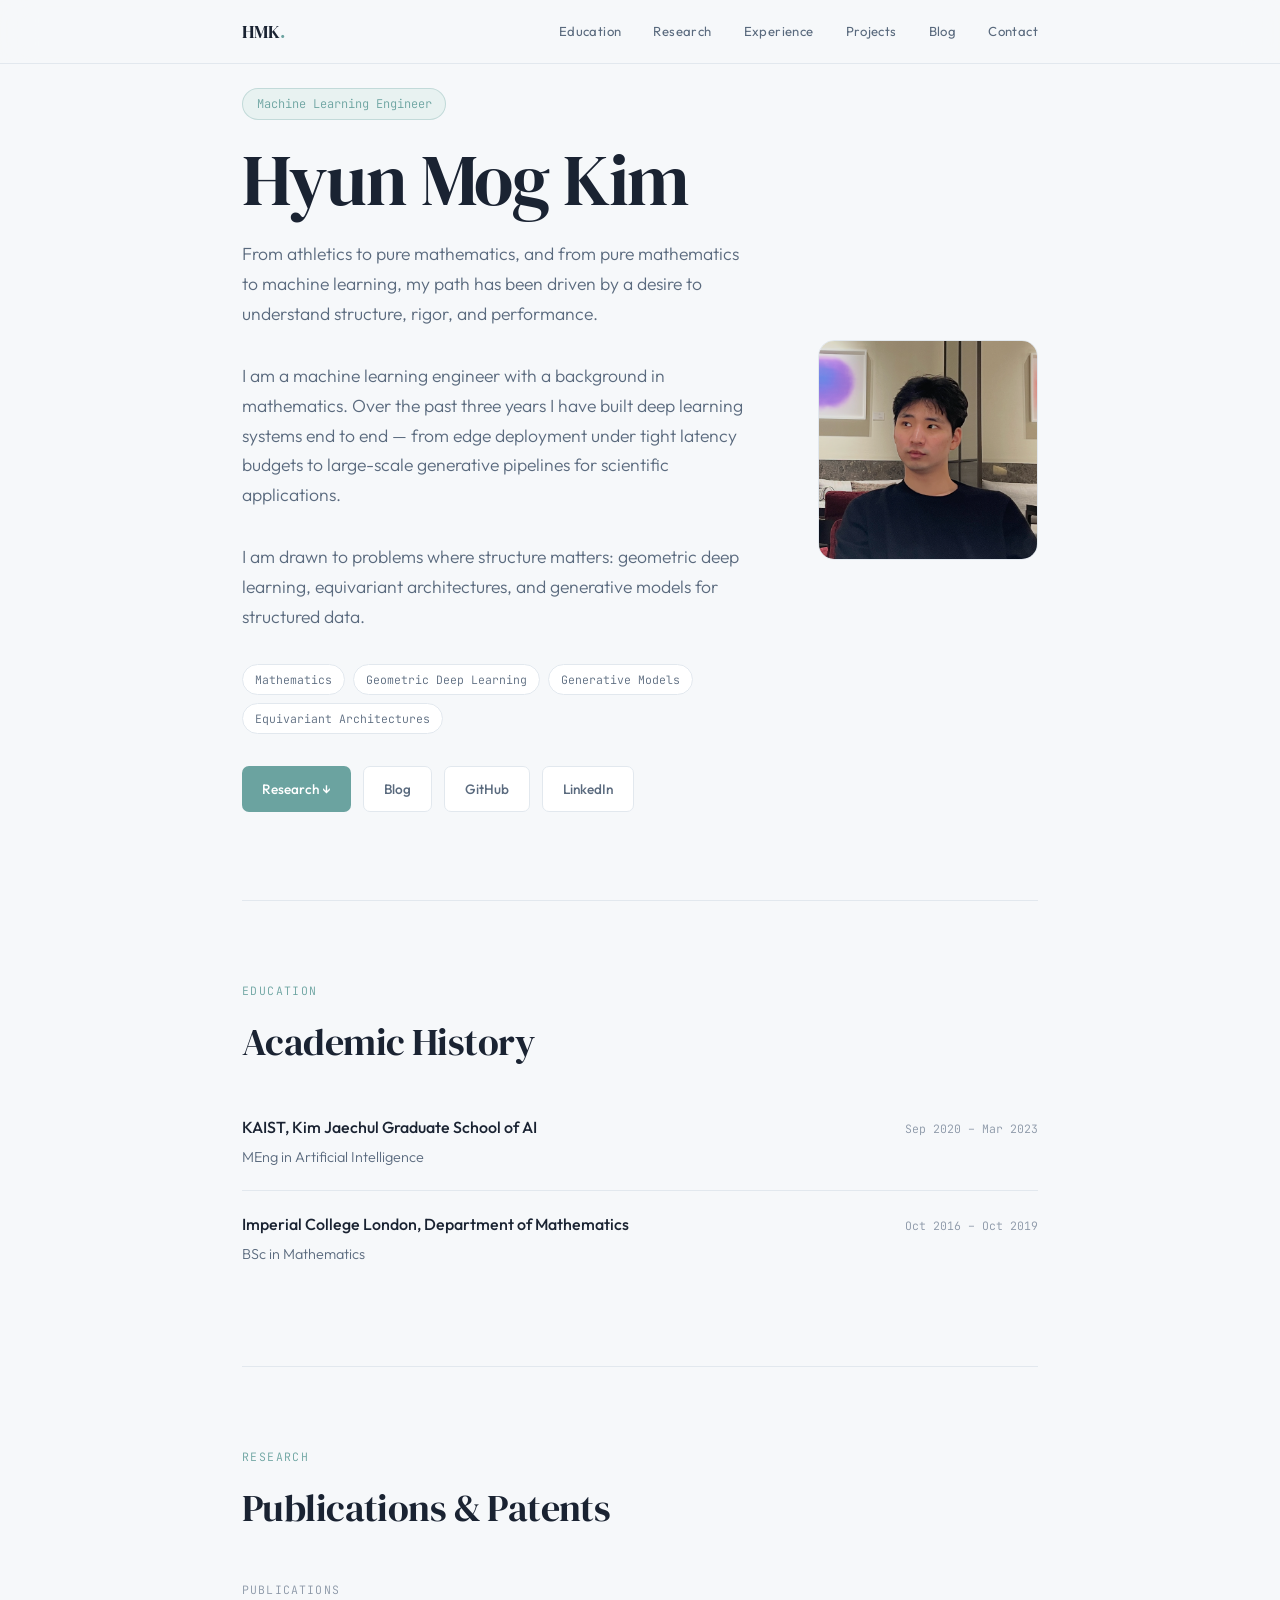
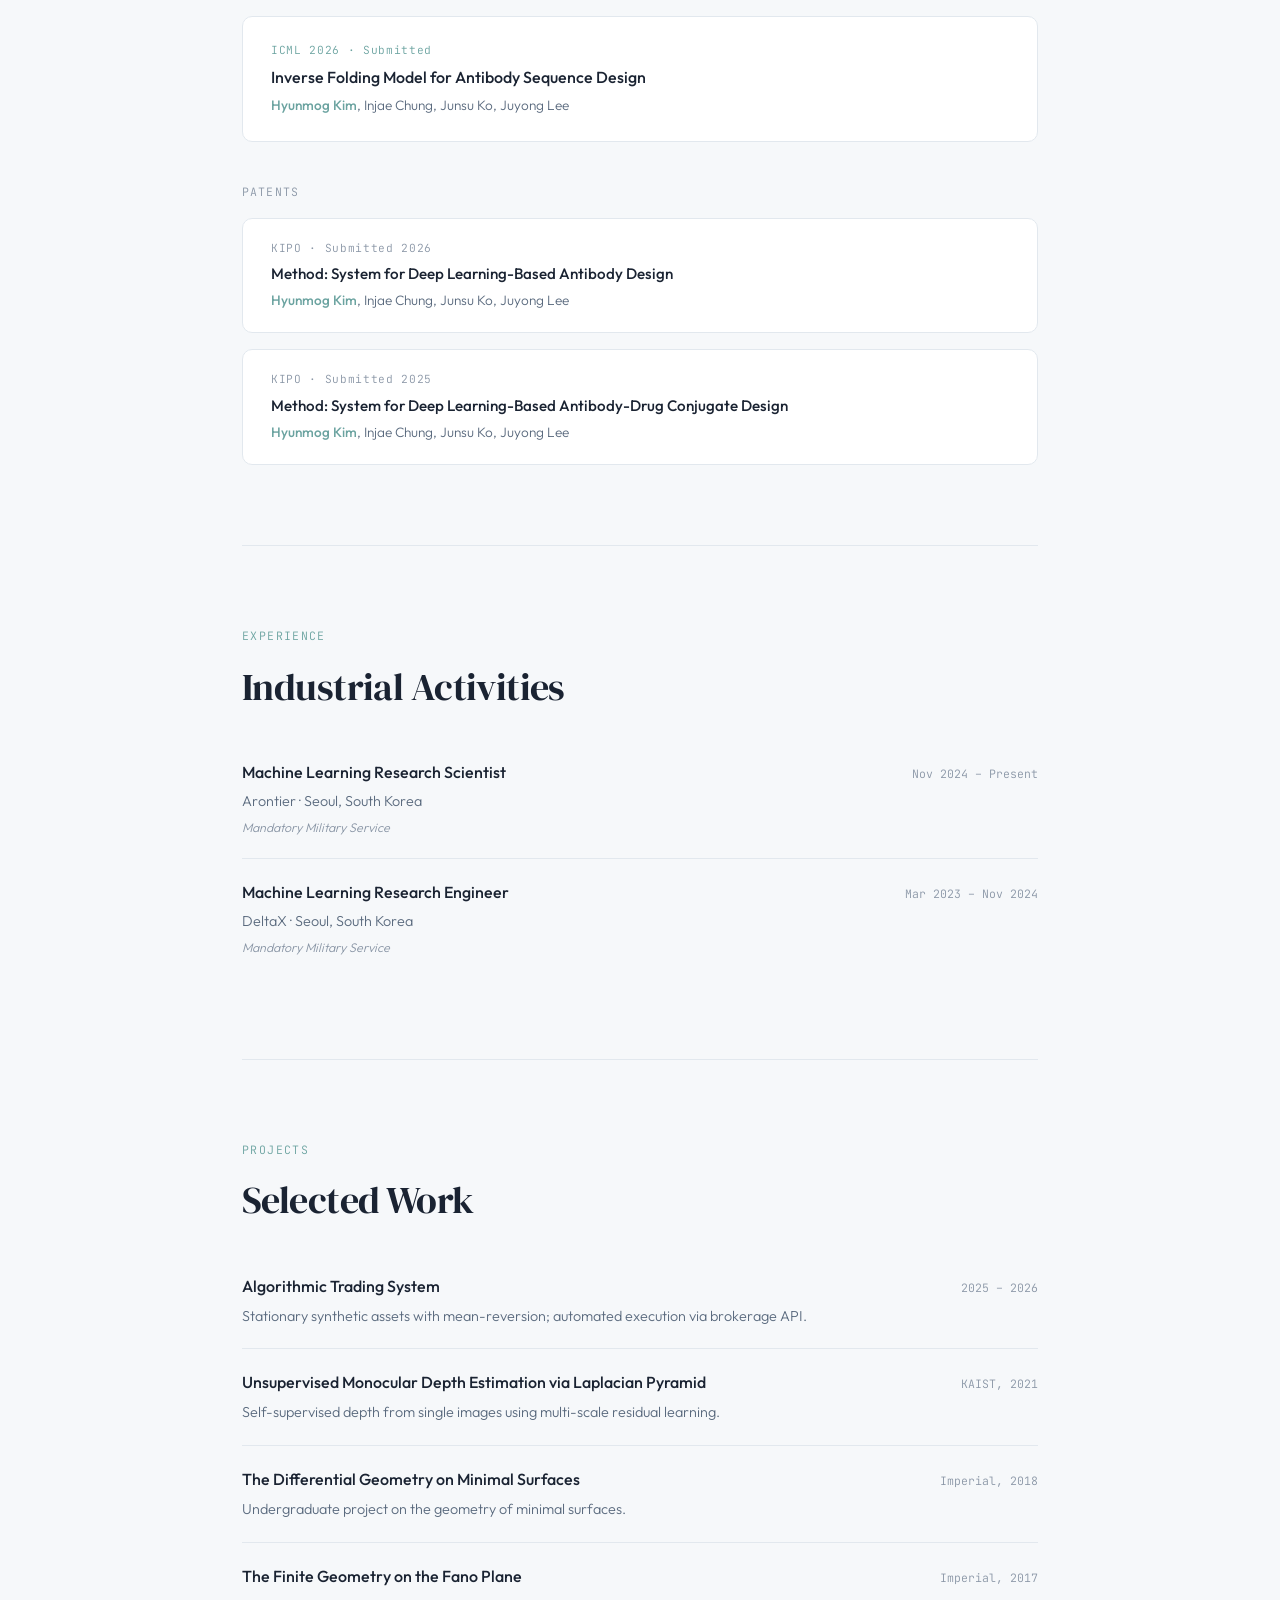
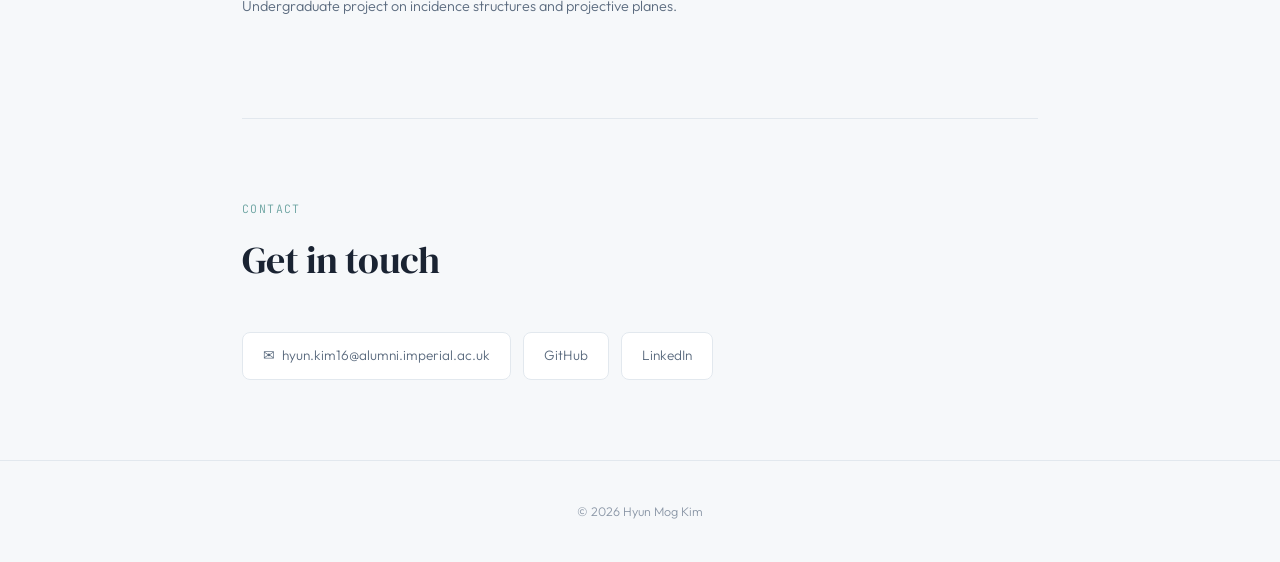
==== index.html @ e2296272 "Add Fano Plane project to Selected Work Co-Authored-By: Claude Opus 4.6 <noreply@anthropic.com>" ====
<!DOCTYPE html>
<html lang="en">
<head>
    <meta charset="UTF-8">
    <meta name="viewport" content="width=device-width, initial-scale=1.0">
    <title>Hyun Mog Kim</title>
    <link rel="preconnect" href="https://fonts.googleapis.com">
    <link rel="preconnect" href="https://fonts.gstatic.com" crossorigin>
    <link href="https://fonts.googleapis.com/css2?family=DM+Serif+Display:ital@0;1&family=Outfit:wght@300;400;500;600&family=JetBrains+Mono:wght@400;500&display=swap" rel="stylesheet">
    <link rel="stylesheet" href="style.css">
</head>
<body>

<nav>
    <div class="container">
        <a href="#" class="nav-logo">HMK<span>.</span></a>
        <button class="nav-toggle" onclick="document.querySelector('.nav-links').classList.toggle('open')" aria-label="Menu">&#9776;</button>
        <div class="nav-links">
            <a href="#education">Education</a>
            <a href="#research">Research</a>
            <a href="#experience">Experience</a>
            <a href="#projects">Projects</a>
            <a href="blog.html">Blog</a>
            <a href="#contact">Contact</a>
        </div>
    </div>
</nav>

<!-- Hero -->
<section class="hero">
    <div class="container">
        <div class="hero-inner">
            <div class="hero-content">
            <div class="hero-tag">Machine Learning Engineer</div>
            <h1>Hyun Mog Kim</h1>
            <p class="hero-sub">
                From athletics to pure mathematics, and from pure mathematics to machine learning, my path has been driven by a desire to understand structure, rigor, and performance.
            </p>
            <p class="hero-sub">
                I am a machine learning engineer with a background in mathematics. Over the past three years I have built deep learning systems end to end &mdash; from edge deployment under tight latency budgets to large-scale generative pipelines for scientific applications.
            </p>
            <p class="hero-sub">
                I am drawn to problems where structure matters: geometric deep learning, equivariant architectures, and generative models for structured data.
            </p>
            <div class="hero-interests">
                <span>Mathematics</span>
                <span>Geometric Deep Learning</span>
                <span>Generative Models</span>
                <span>Equivariant Architectures</span>
            </div>
            <div class="hero-links">
                <a href="#research" class="btn btn--primary">Research &#8595;</a>
                <a href="blog.html" class="btn btn--outline">Blog</a>
                <a href="https://github.com/hyunmogkim" target="_blank" class="btn btn--outline">GitHub</a>
                <a href="https://www.linkedin.com/in/hyunmogkim/" target="_blank" class="btn btn--outline">LinkedIn</a>
            </div>
            </div>
            <img src="profile.jpg" alt="Hyun Mog Kim" class="hero-photo">
        </div>
    </div>
</section>

<div class="container"><hr class="divider"></div>

<!-- Education -->
<section id="education">
    <div class="container">
        <p class="section-label">Education</p>
        <h2 class="section-title">Academic History</h2>

        <div class="edu-list">
            <div class="edu-item">
                <div class="edu-school">KAIST, Kim Jaechul Graduate School of AI</div>
                <div class="edu-period">Sep 2020 &ndash; Mar 2023</div>
                <div class="edu-degree">MEng in Artificial Intelligence</div>
            </div>
            <div class="edu-item">
                <div class="edu-school">Imperial College London, Department of Mathematics</div>
                <div class="edu-period">Oct 2016 &ndash; Oct 2019</div>
                <div class="edu-degree">BSc in Mathematics</div>
            </div>
        </div>
    </div>
</section>

<div class="container"><hr class="divider"></div>

<!-- Publications & Patents -->
<section id="research">
    <div class="container">
        <p class="section-label">Research</p>
        <h2 class="section-title">Publications &amp; Patents</h2>

        <p class="sub-heading">Publications</p>
        <div class="pub-list" style="margin-bottom:2.5rem;">
            <div class="pub-card">
                <div class="pub-venue">ICML 2026 &middot; Submitted</div>
                <div class="pub-title">Inverse Folding Model for Antibody Sequence Design</div>
                <div class="pub-authors"><span class="me">Hyunmog Kim</span>, Injae Chung, Junsu Ko, Juyong Lee</div>
            </div>
        </div>

        <p class="sub-heading">Patents</p>
        <div class="pub-list">
            <div class="patent-card">
                <div class="patent-status">KIPO &middot; Submitted 2026</div>
                <div class="patent-title">Method: System for Deep Learning-Based Antibody Design</div>
                <div class="patent-authors"><span class="me">Hyunmog Kim</span>, Injae Chung, Junsu Ko, Juyong Lee</div>
            </div>
            <div class="patent-card">
                <div class="patent-status">KIPO &middot; Submitted 2025</div>
                <div class="patent-title">Method: System for Deep Learning-Based Antibody-Drug Conjugate Design</div>
                <div class="patent-authors"><span class="me">Hyunmog Kim</span>, Injae Chung, Junsu Ko, Juyong Lee</div>
            </div>
        </div>
    </div>
</section>

<div class="container"><hr class="divider"></div>

<!-- Experience -->
<section id="experience">
    <div class="container">
        <p class="section-label">Experience</p>
        <h2 class="section-title">Industrial Activities</h2>

        <div class="exp-list">
            <div class="exp-item">
                <div class="exp-role">Machine Learning Research Scientist</div>
                <div class="exp-period">Nov 2024 &ndash; Present</div>
                <div class="exp-org">Arontier &middot; Seoul, South Korea</div>
                <div class="exp-note">Mandatory Military Service</div>
            </div>
            <div class="exp-item">
                <div class="exp-role">Machine Learning Research Engineer</div>
                <div class="exp-period">Mar 2023 &ndash; Nov 2024</div>
                <div class="exp-org">DeltaX &middot; Seoul, South Korea</div>
                <div class="exp-note">Mandatory Military Service</div>
            </div>
        </div>
    </div>
</section>

<div class="container"><hr class="divider"></div>

<!-- Projects -->
<section id="projects">
    <div class="container">
        <p class="section-label">Projects</p>
        <h2 class="section-title">Selected Work</h2>

        <div class="edu-list">
            <div class="edu-item">
                <div class="edu-school">Algorithmic Trading System</div>
                <div class="edu-period">2025 &ndash; 2026</div>
                <div class="edu-degree">Stationary synthetic assets with mean-reversion; automated execution via brokerage API.</div>
            </div>
            <div class="edu-item">
                <div class="edu-school">Unsupervised Monocular Depth Estimation via Laplacian Pyramid</div>
                <div class="edu-period">KAIST, 2021</div>
                <div class="edu-degree">Self-supervised depth from single images using multi-scale residual learning.</div>
            </div>
            <div class="edu-item">
                <div class="edu-school">The Differential Geometry on Minimal Surfaces</div>
                <div class="edu-period">Imperial, 2018</div>
                <div class="edu-degree">Undergraduate project on the geometry of minimal surfaces.</div>
            </div>
            <div class="edu-item">
                <div class="edu-school">The Finite Geometry on the Fano Plane</div>
                <div class="edu-period">Imperial, 2017</div>
                <div class="edu-degree">Undergraduate project on incidence structures and projective planes.</div>
            </div>
        </div>
    </div>
</section>

<div class="container"><hr class="divider"></div>

<!-- Contact -->
<section id="contact">
    <div class="container">
        <p class="section-label">Contact</p>
        <h2 class="section-title">Get in touch</h2>

        <div class="contact-grid">
            <a href="mailto:hyun.kim16@alumni.imperial.ac.uk" class="contact-link">
                &#9993;&ensp;hyun.kim16@alumni.imperial.ac.uk
            </a>
            <a href="https://github.com/hyunmogkim" target="_blank" class="contact-link">
                GitHub
            </a>
            <a href="https://www.linkedin.com/in/hyunmogkim/" target="_blank" class="contact-link">
                LinkedIn
            </a>
        </div>
    </div>
</section>

<footer>
    <div class="container">
        <p>&copy; 2026 Hyun Mog Kim</p>
    </div>
</footer>

<script>
    const observer = new IntersectionObserver((entries) => {
        entries.forEach(entry => {
            if (entry.isIntersecting) {
                entry.target.style.opacity = '1';
                entry.target.style.transform = 'translateY(0)';
            }
        });
    }, { threshold: 0.1, rootMargin: '0px 0px -40px 0px' });

    document.querySelectorAll('section > .container').forEach(el => {
        el.style.opacity = '0';
        el.style.transform = 'translateY(20px)';
        el.style.transition = 'opacity 0.6s ease, transform 0.6s ease';
        observer.observe(el);
    });
</script>

</body>
</html>
---- style.css ----
:root {
            --bg: #f6f8fa;
            --bg-card: #ffffff;
            --text: #1a2332;
            --text-muted: #5a6a7e;
            --text-dim: #8a96a6;
            --accent: #6ba3a0;
            --accent-light: #e8f2f1;
            --accent-soft: #89b8b5;
            --border: #e2e8ee;
            --border-accent: rgba(107,163,160,0.3);
        }

        * { margin: 0; padding: 0; box-sizing: border-box; }
        html { scroll-behavior: smooth; }

        body {
            font-family: 'Outfit', sans-serif;
            background: var(--bg);
            color: var(--text);
            line-height: 1.7;
            font-weight: 300;
        }

        .container {
            max-width: 860px;
            margin: 0 auto;
            padding: 0 2rem;
        }

        /* ---- Nav ---- */
        nav {
            position: fixed;
            top: 0; left: 0; right: 0;
            z-index: 100;
            padding: 1rem 0;
            backdrop-filter: blur(16px);
            background: rgba(246,248,250,0.85);
            border-bottom: 1px solid var(--border);
        }
        nav .container {
            display: flex;
            justify-content: space-between;
            align-items: center;
        }
        .nav-logo {
            font-family: 'DM Serif Display', serif;
            font-size: 1.15rem;
            color: var(--text);
            text-decoration: none;
        }
        .nav-logo span { color: var(--accent); }
        .nav-links { display: flex; gap: 2rem; }
        .nav-links a {
            color: var(--text-muted);
            text-decoration: none;
            font-size: 0.82rem;
            font-weight: 400;
            letter-spacing: 0.03em;
            transition: color 0.3s;
        }
        .nav-links a:hover { color: var(--accent); }
        .nav-toggle { display: none; background: none; border: none; color: var(--text); font-size: 1.3rem; cursor: pointer; }

        /* ---- Hero ---- */
        .hero {
            min-height: 100vh;
            display: flex;
            align-items: center;
            padding-top: 5rem;
        }
        .hero-inner {
            display: flex;
            align-items: center;
            gap: 4rem;
            width: 100%;
        }
        .hero-content { flex: 1; }
        .hero-photo {
            width: 220px;
            height: 220px;
            border-radius: 16px;
            object-fit: cover;
            border: 1px solid var(--border);
            flex-shrink: 0;
            opacity: 0;
            animation: fadeUp 0.7s 0.3s forwards;
        }
        .hero-tag {
            display: inline-block;
            font-family: 'JetBrains Mono', monospace;
            font-size: 0.75rem;
            color: var(--accent);
            margin-bottom: 1.25rem;
            padding: 0.3rem 0.85rem;
            border: 1px solid var(--border-accent);
            border-radius: 100px;
            background: var(--accent-light);
            opacity: 0;
            animation: fadeUp 0.7s 0.2s forwards;
        }
        .hero h1 {
            font-family: 'DM Serif Display', serif;
            font-size: clamp(2.8rem, 6vw, 4.5rem);
            font-weight: 400;
            line-height: 1.1;
            letter-spacing: -0.02em;
            margin-bottom: 1.25rem;
            color: var(--text);
            opacity: 0;
            animation: fadeUp 0.7s 0.35s forwards;
        }
        .hero-sub {
            font-size: 1.1rem;
            color: var(--text-muted);
            max-width: 560px;
            margin-bottom: 2rem;
            opacity: 0;
            animation: fadeUp 0.7s 0.5s forwards;
        }
        .hero-interests {
            display: flex;
            flex-wrap: wrap;
            gap: 0.5rem;
            margin-bottom: 2rem;
            opacity: 0;
            animation: fadeUp 0.7s 0.6s forwards;
        }
        .hero-interests span {
            font-family: 'JetBrains Mono', monospace;
            font-size: 0.72rem;
            padding: 0.3rem 0.75rem;
            border-radius: 100px;
            border: 1px solid var(--border);
            color: var(--text-muted);
            background: var(--bg-card);
        }
        .hero-links {
            display: flex;
            gap: 0.75rem;
            flex-wrap: wrap;
            opacity: 0;
            animation: fadeUp 0.7s 0.7s forwards;
        }
        .btn {
            display: inline-flex;
            align-items: center;
            gap: 0.4rem;
            padding: 0.65rem 1.25rem;
            border-radius: 7px;
            font-size: 0.85rem;
            font-weight: 500;
            text-decoration: none;
            transition: all 0.25s;
            font-family: inherit;
            border: none;
            cursor: pointer;
        }
        .btn--primary { background: var(--accent); color: #fff; }
        .btn--primary:hover { background: var(--accent-soft); }
        .btn--outline { border: 1px solid var(--border); color: var(--text-muted); background: var(--bg-card); }
        .btn--outline:hover { border-color: var(--accent); color: var(--accent); }

        @keyframes fadeUp {
            from { opacity: 0; transform: translateY(18px); }
            to { opacity: 1; transform: translateY(0); }
        }

        /* ---- Section ---- */
        section { padding: 5rem 0; }
        .section-label {
            font-family: 'JetBrains Mono', monospace;
            font-size: 0.72rem;
            text-transform: uppercase;
            letter-spacing: 0.12em;
            color: var(--accent);
            margin-bottom: 0.5rem;
        }
        .section-title {
            font-family: 'DM Serif Display', serif;
            font-size: clamp(1.8rem, 3.5vw, 2.4rem);
            font-weight: 400;
            letter-spacing: -0.015em;
            margin-bottom: 2.5rem;
            color: var(--text);
        }
        .divider { height: 1px; background: var(--border); border: none; }
        .sub-heading {
            font-family: 'JetBrains Mono', monospace;
            font-size: 0.72rem;
            color: var(--text-dim);
            text-transform: uppercase;
            letter-spacing: 0.1em;
            margin-bottom: 1rem;
        }

        /* ---- Education ---- */
        .edu-list { display: flex; flex-direction: column; gap: 0; }
        .edu-item {
            display: grid;
            grid-template-columns: 1fr auto;
            gap: 0.25rem 2rem;
            align-items: baseline;
            padding: 1.25rem 0;
            border-bottom: 1px solid var(--border);
        }
        .edu-item:first-child { padding-top: 0; }
        .edu-item:last-child { border-bottom: none; }
        .edu-school {
            font-size: 1rem;
            font-weight: 500;
        }
        .edu-period {
            font-family: 'JetBrains Mono', monospace;
            font-size: 0.72rem;
            color: var(--text-dim);
            text-align: right;
            white-space: nowrap;
        }
        .edu-degree {
            font-size: 0.9rem;
            color: var(--text-muted);
            grid-column: 1 / -1;
        }

        /* ---- Publications ---- */
        .pub-list { display: flex; flex-direction: column; gap: 1rem; }
        .pub-card {
            padding: 1.5rem 1.75rem;
            border-radius: 10px;
            background: var(--bg-card);
            border: 1px solid var(--border);
            transition: all 0.25s;
        }
        .pub-card:hover { border-color: var(--border-accent); }
        .pub-venue {
            font-family: 'JetBrains Mono', monospace;
            font-size: 0.7rem;
            letter-spacing: 0.06em;
            color: var(--accent);
            margin-bottom: 0.4rem;
        }
        .pub-title {
            font-size: 1rem;
            font-weight: 500;
            margin-bottom: 0.35rem;
            line-height: 1.4;
        }
        .pub-authors { font-size: 0.85rem; color: var(--text-muted); }
        .pub-authors .me { color: var(--accent); font-weight: 500; }

        .patent-card {
            padding: 1.25rem 1.75rem;
            border-radius: 10px;
            background: var(--bg-card);
            border: 1px solid var(--border);
            transition: all 0.25s;
        }
        .patent-card:hover { border-color: var(--border-accent); }
        .patent-status {
            font-family: 'JetBrains Mono', monospace;
            font-size: 0.7rem;
            letter-spacing: 0.06em;
            color: var(--text-dim);
            margin-bottom: 0.35rem;
        }
        .patent-title { font-size: 0.95rem; font-weight: 500; margin-bottom: 0.3rem; line-height: 1.4; }
        .patent-authors { font-size: 0.85rem; color: var(--text-muted); }
        .patent-authors .me { color: var(--accent); font-weight: 500; }

        /* ---- Experience ---- */
        .exp-list { display: flex; flex-direction: column; gap: 0; }
        .exp-item {
            display: grid;
            grid-template-columns: 1fr auto;
            gap: 0.15rem 2rem;
            align-items: baseline;
            padding: 1.25rem 0;
            border-bottom: 1px solid var(--border);
        }
        .exp-item:first-child { padding-top: 0; }
        .exp-item:last-child { border-bottom: none; }
        .exp-role { font-size: 1rem; font-weight: 500; }
        .exp-period {
            font-family: 'JetBrains Mono', monospace;
            font-size: 0.72rem;
            color: var(--text-dim);
            text-align: right;
            white-space: nowrap;
        }
        .exp-org {
            font-size: 0.9rem;
            color: var(--text-muted);
            grid-column: 1 / -1;
        }
        .exp-note {
            font-size: 0.78rem;
            color: var(--text-dim);
            font-style: italic;
            grid-column: 1 / -1;
            margin-top: 0.1rem;
        }

        /* ---- Contact ---- */
        .contact-grid { display: flex; gap: 0.75rem; flex-wrap: wrap; }
        .contact-link {
            display: inline-flex;
            align-items: center;
            gap: 0.4rem;
            padding: 0.7rem 1.25rem;
            border-radius: 8px;
            background: var(--bg-card);
            border: 1px solid var(--border);
            color: var(--text-muted);
            text-decoration: none;
            font-size: 0.85rem;
            transition: all 0.25s;
        }
        .contact-link:hover { border-color: var(--accent); color: var(--accent); }

        footer {
            padding: 2.5rem 0;
            text-align: center;
            border-top: 1px solid var(--border);
        }
        footer p { font-size: 0.78rem; color: var(--text-dim); }

        /* ---- Mobile ---- */
        @media (max-width: 768px) {
            .hero-inner { flex-direction: column-reverse; gap: 2rem; align-items: flex-start; }
            .hero-photo { width: 160px; height: 160px; }
            .edu-item, .exp-item { grid-template-columns: 1fr; }
            .edu-period, .exp-period { text-align: left; }
            .hero h1 { font-size: 2.4rem; }
            section { padding: 3.5rem 0; }
        }
        @media (max-width: 520px) {
            .nav-links { display: none; }
            .nav-toggle { display: block; }
            .nav-links.open {
                display: flex;
                flex-direction: column;
                position: absolute;
                top: 100%; left: 0; right: 0;
                background: rgba(246,248,250,0.97);
                backdrop-filter: blur(16px);
                padding: 1.25rem 2rem;
                border-bottom: 1px solid var(--border);
                gap: 0.75rem;
            }
            .container { padding: 0 1.25rem; }
        }
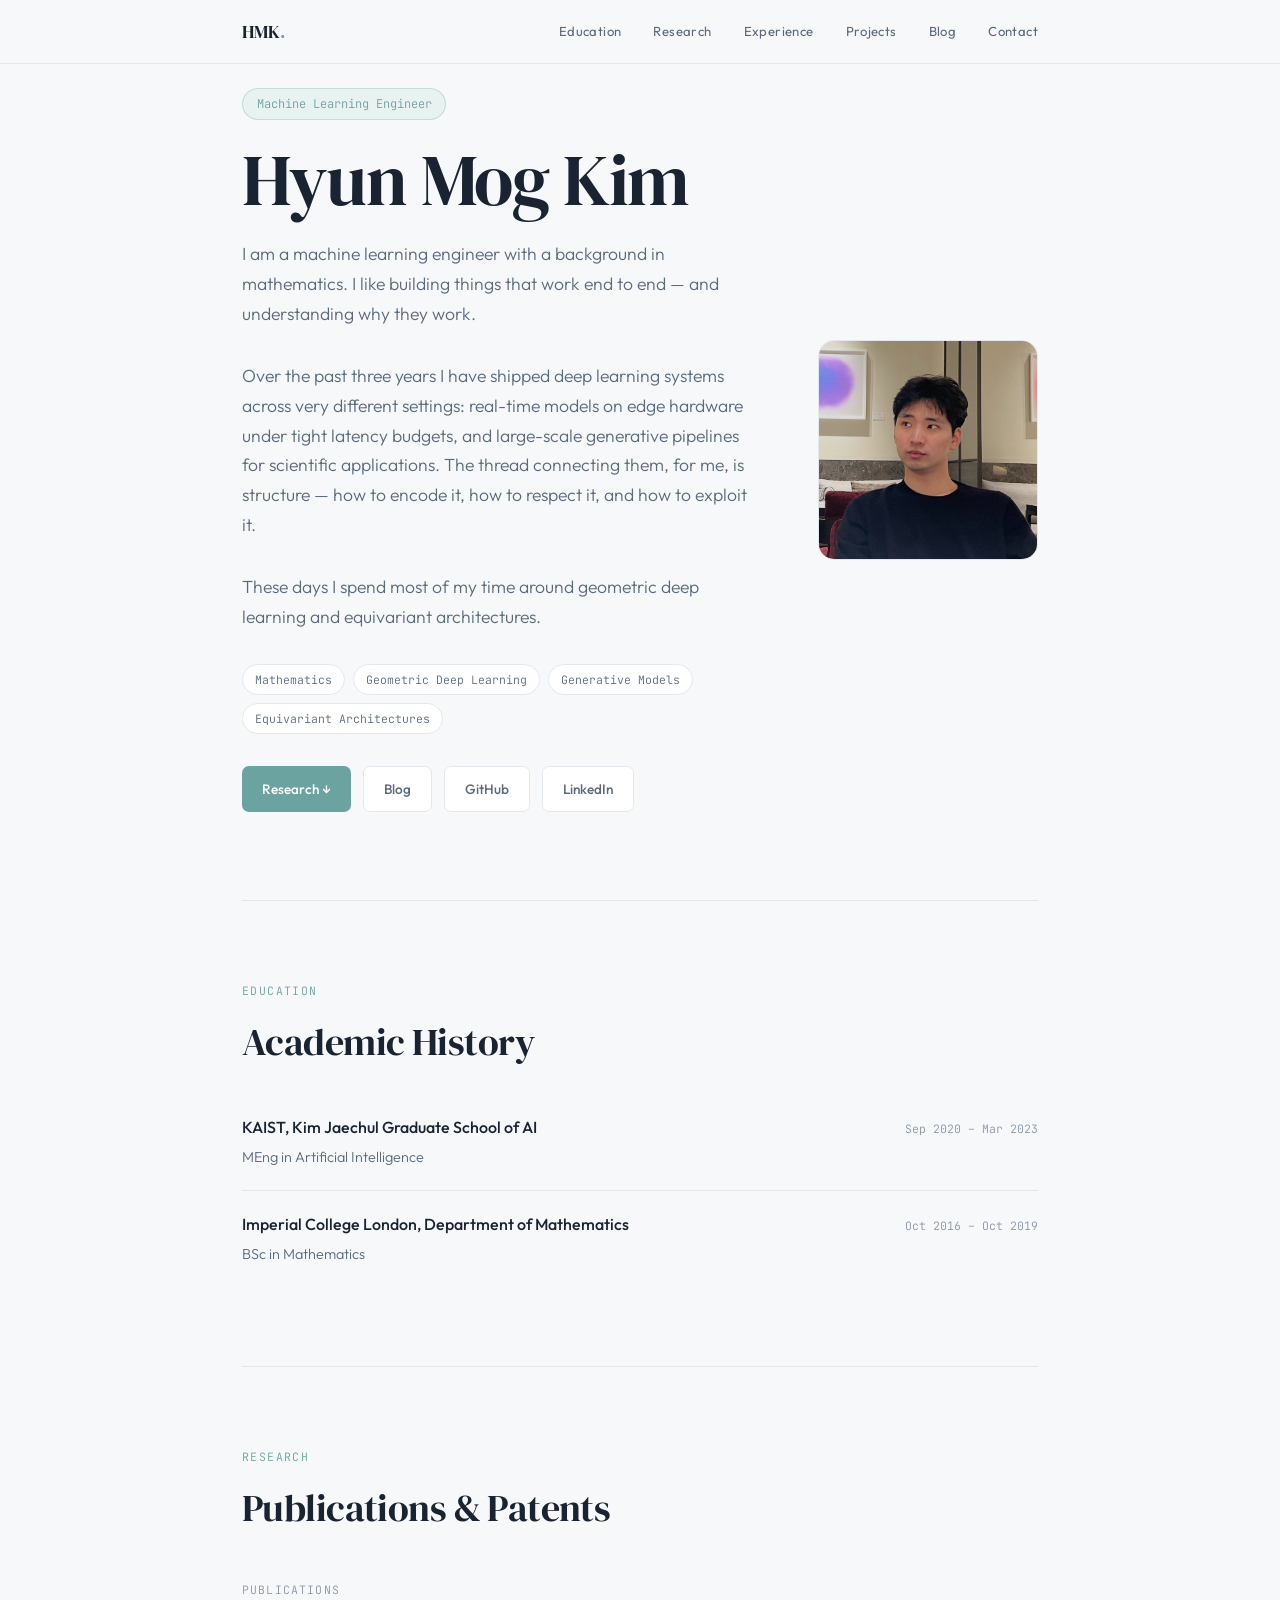
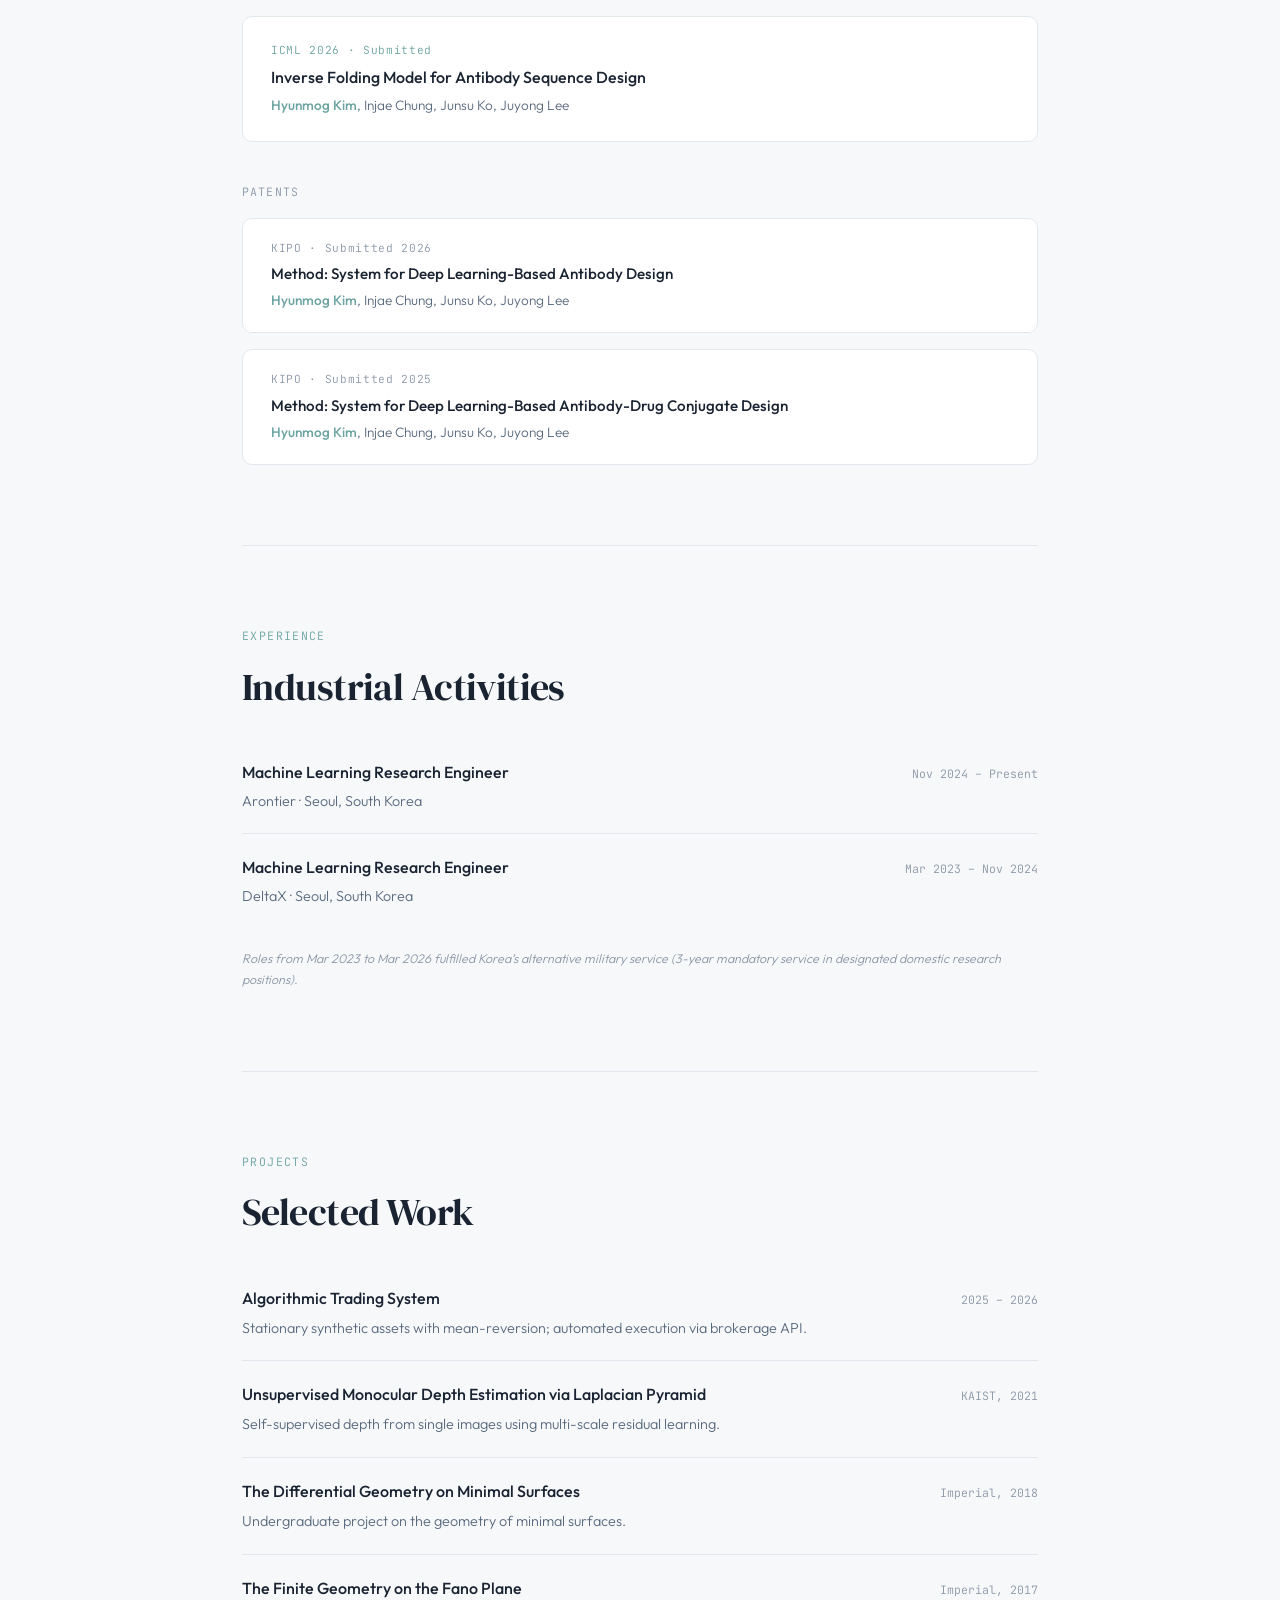
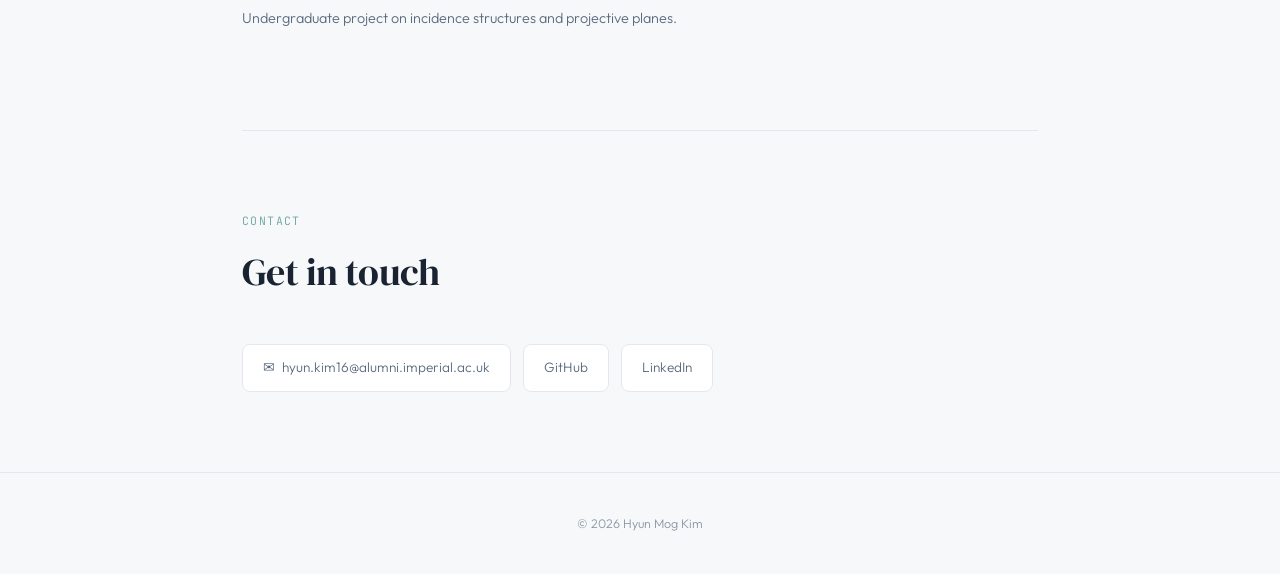
==== commit 161ad9e2: "Fix experience titles, military service wording, hero copy - Arontier role: research scientist -> ML" ====
--- a/index.html
+++ b/index.html
@@ -34,13 +34,13 @@
             <div class="hero-tag">Machine Learning Engineer</div>
             <h1>Hyun Mog Kim</h1>
             <p class="hero-sub">
-                From athletics to pure mathematics, and from pure mathematics to machine learning, my path has been driven by a desire to understand structure, rigor, and performance.
+                I am a machine learning engineer with a background in mathematics. I like building things that work end to end &mdash; and understanding why they work.
             </p>
             <p class="hero-sub">
-                I am a machine learning engineer with a background in mathematics. Over the past three years I have built deep learning systems end to end &mdash; from edge deployment under tight latency budgets to large-scale generative pipelines for scientific applications.
+                Over the past three years I have shipped deep learning systems across very different settings: real-time models on edge hardware under tight latency budgets, and large-scale generative pipelines for scientific applications. The thread connecting them, for me, is structure &mdash; how to encode it, how to respect it, and how to exploit it.
             </p>
             <p class="hero-sub">
-                I am drawn to problems where structure matters: geometric deep learning, equivariant architectures, and generative models for structured data.
+                These days I spend most of my time around geometric deep learning and equivariant architectures.
             </p>
             <div class="hero-interests">
                 <span>Mathematics</span>
@@ -126,18 +126,19 @@
 
         <div class="exp-list">
             <div class="exp-item">
-                <div class="exp-role">Machine Learning Research Scientist</div>
+                <div class="exp-role">Machine Learning Research Engineer</div>
                 <div class="exp-period">Nov 2024 &ndash; Present</div>
                 <div class="exp-org">Arontier &middot; Seoul, South Korea</div>
-                <div class="exp-note">Mandatory Military Service</div>
             </div>
             <div class="exp-item">
                 <div class="exp-role">Machine Learning Research Engineer</div>
                 <div class="exp-period">Mar 2023 &ndash; Nov 2024</div>
                 <div class="exp-org">DeltaX &middot; Seoul, South Korea</div>
-                <div class="exp-note">Mandatory Military Service</div>
-            </div>
-        </div>
+            </div>
+        </div>
+        <p style="font-size: 0.78rem; color: var(--text-dim); font-style: italic; margin-top: 1.25rem;">
+            Roles from Mar 2023 to Mar 2026 fulfilled Korea&rsquo;s alternative military service (3-year mandatory service in designated domestic research positions).
+        </p>
     </div>
 </section>
 
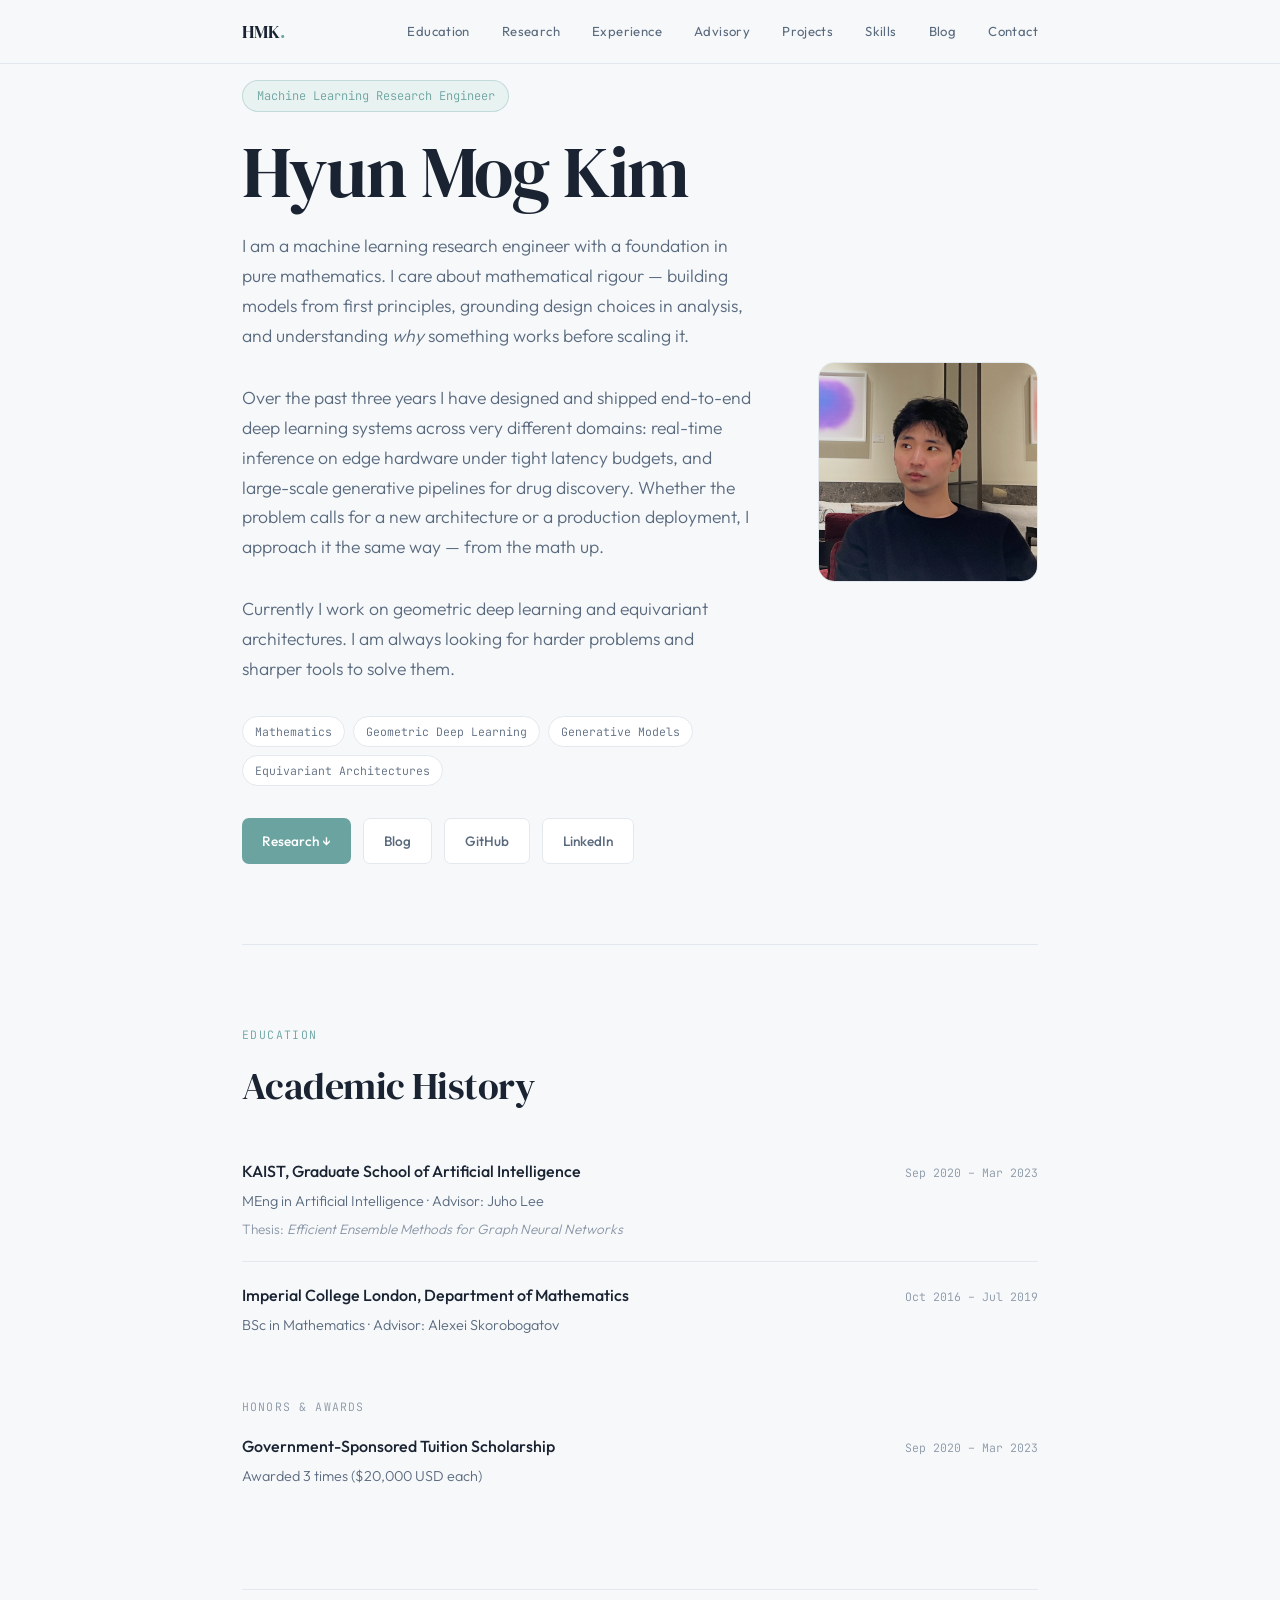
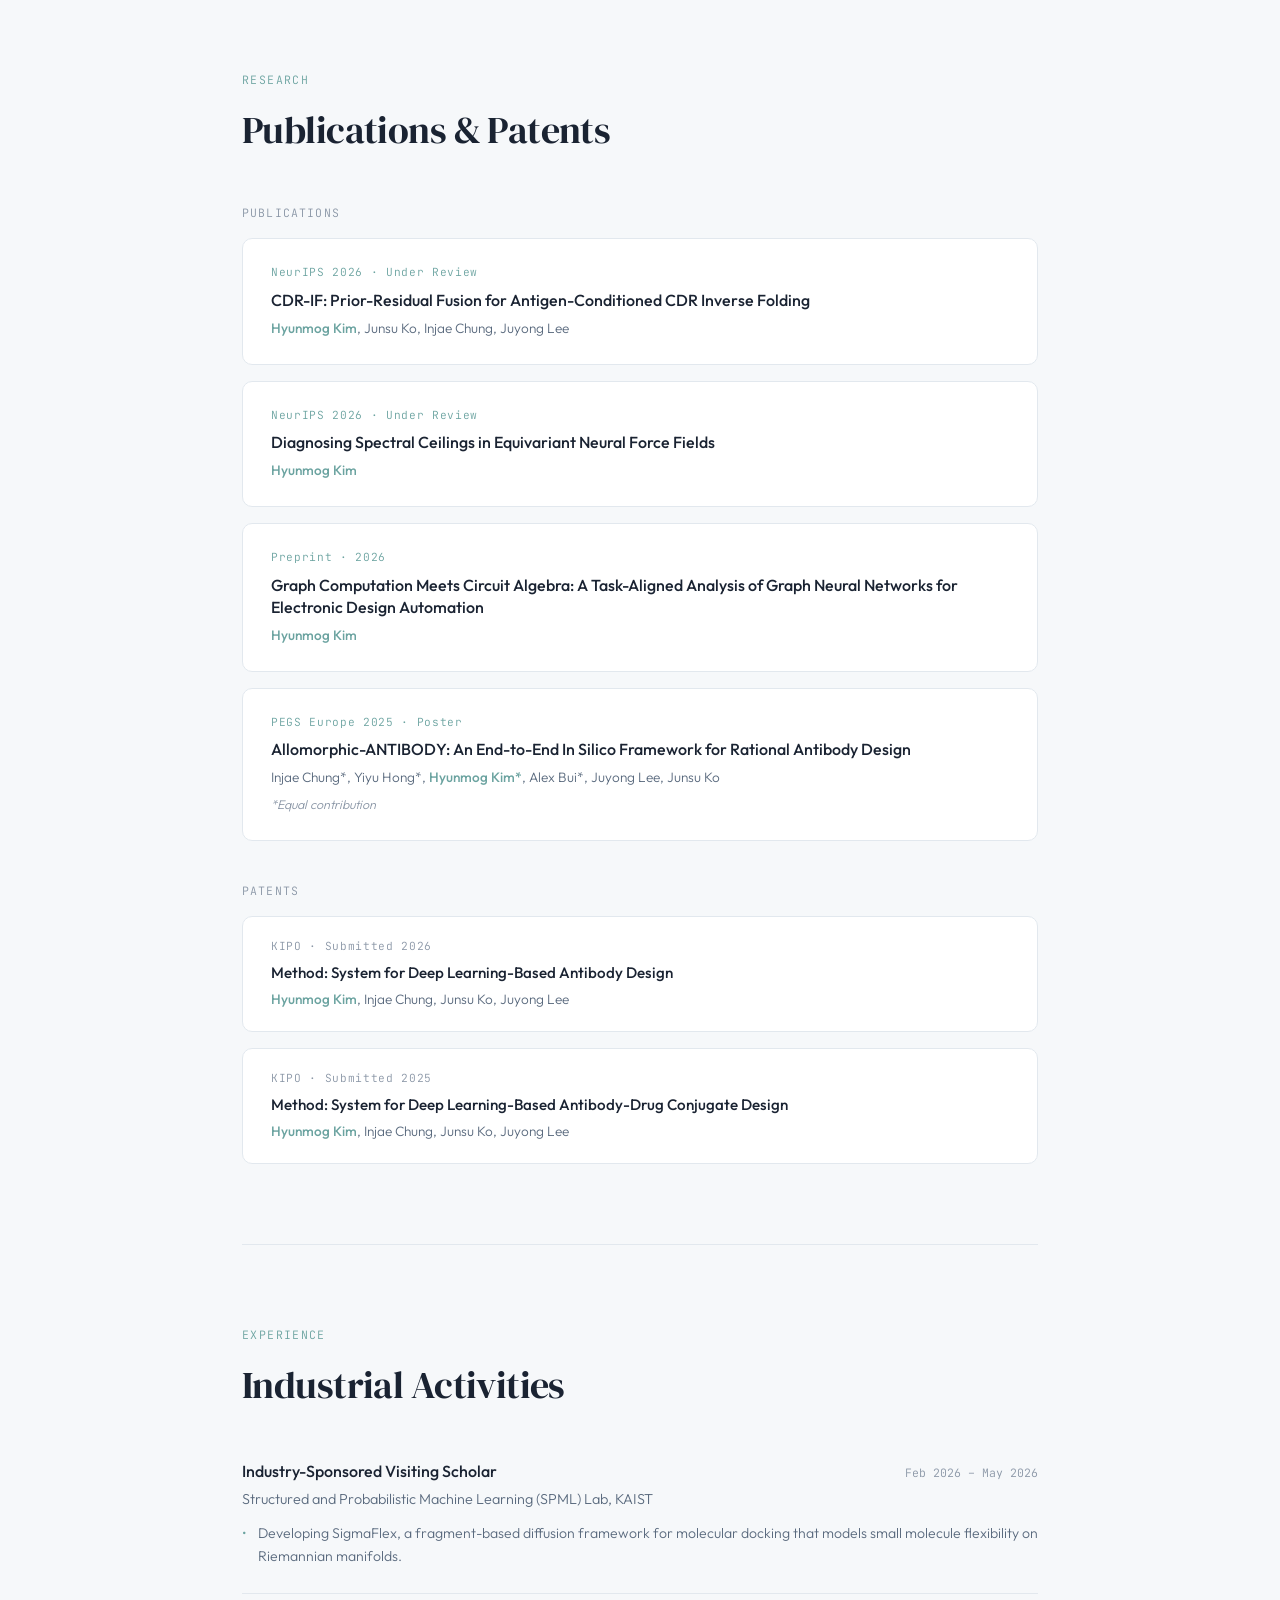
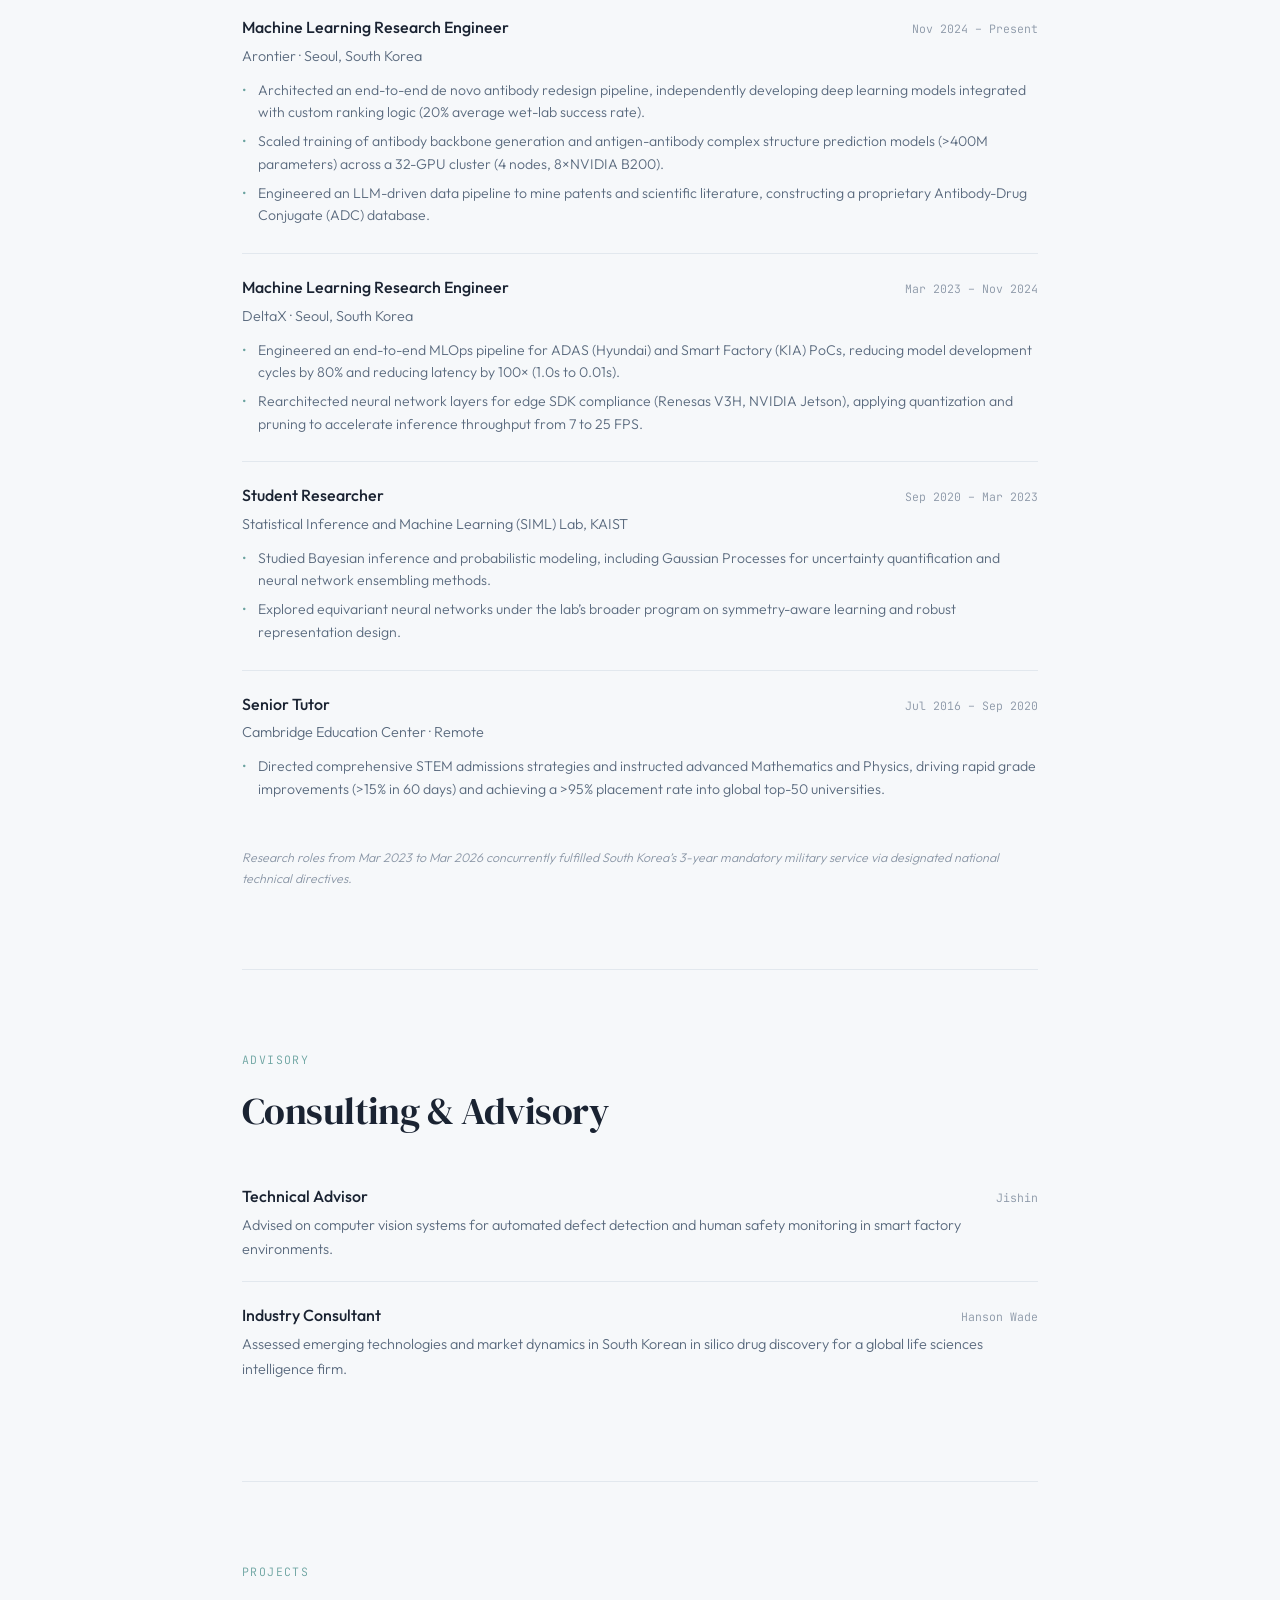
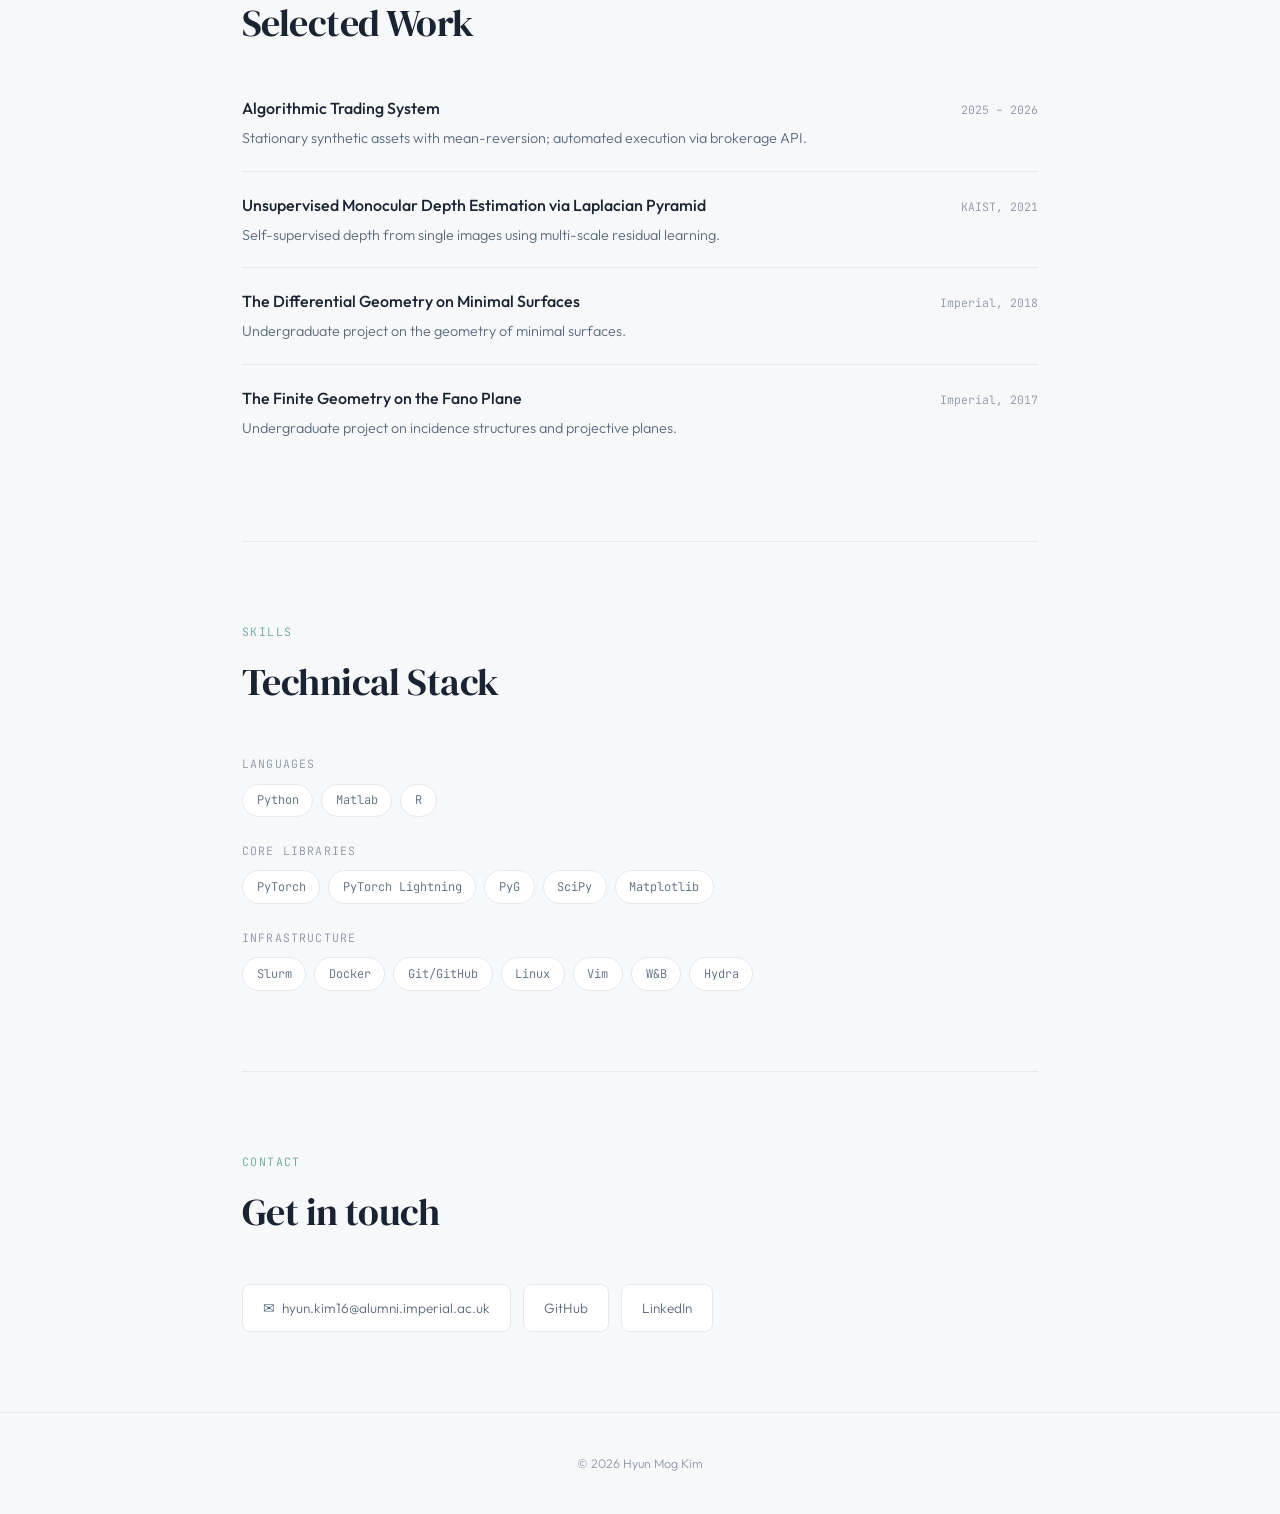
==== commit 17c6564e: "Update site to fully reflect CV: add all publications, experience details, advisory, and skills sect" ====
--- a/index.html
+++ b/index.html
@@ -19,7 +19,9 @@
             <a href="#education">Education</a>
             <a href="#research">Research</a>
             <a href="#experience">Experience</a>
+            <a href="#advisory">Advisory</a>
             <a href="#projects">Projects</a>
+            <a href="#skills">Skills</a>
             <a href="blog.html">Blog</a>
             <a href="#contact">Contact</a>
         </div>
@@ -31,16 +33,16 @@
     <div class="container">
         <div class="hero-inner">
             <div class="hero-content">
-            <div class="hero-tag">Machine Learning Engineer</div>
+            <div class="hero-tag">Machine Learning Research Engineer</div>
             <h1>Hyun Mog Kim</h1>
             <p class="hero-sub">
-                I am a machine learning engineer with a background in mathematics. I like building things that work end to end &mdash; and understanding why they work.
+                I am a machine learning research engineer with a foundation in pure mathematics. I care about mathematical rigour &mdash; building models from first principles, grounding design choices in analysis, and understanding <em>why</em> something works before scaling it.
             </p>
             <p class="hero-sub">
-                Over the past three years I have shipped deep learning systems across very different settings: real-time models on edge hardware under tight latency budgets, and large-scale generative pipelines for scientific applications. The thread connecting them, for me, is structure &mdash; how to encode it, how to respect it, and how to exploit it.
+                Over the past three years I have designed and shipped end-to-end deep learning systems across very different domains: real-time inference on edge hardware under tight latency budgets, and large-scale generative pipelines for drug discovery. Whether the problem calls for a new architecture or a production deployment, I approach it the same way &mdash; from the math up.
             </p>
             <p class="hero-sub">
-                These days I spend most of my time around geometric deep learning and equivariant architectures.
+                Currently I work on geometric deep learning and equivariant architectures. I am always looking for harder problems and sharper tools to solve them.
             </p>
             <div class="hero-interests">
                 <span>Mathematics</span>
@@ -70,14 +72,24 @@
 
         <div class="edu-list">
             <div class="edu-item">
-                <div class="edu-school">KAIST, Kim Jaechul Graduate School of AI</div>
+                <div class="edu-school">KAIST, Graduate School of Artificial Intelligence</div>
                 <div class="edu-period">Sep 2020 &ndash; Mar 2023</div>
-                <div class="edu-degree">MEng in Artificial Intelligence</div>
+                <div class="edu-degree">MEng in Artificial Intelligence &middot; Advisor: Juho Lee</div>
+                <div class="edu-detail">Thesis: <em>Efficient Ensemble Methods for Graph Neural Networks</em></div>
             </div>
             <div class="edu-item">
                 <div class="edu-school">Imperial College London, Department of Mathematics</div>
-                <div class="edu-period">Oct 2016 &ndash; Oct 2019</div>
-                <div class="edu-degree">BSc in Mathematics</div>
+                <div class="edu-period">Oct 2016 &ndash; Jul 2019</div>
+                <div class="edu-degree">BSc in Mathematics &middot; Advisor: Alexei Skorobogatov</div>
+            </div>
+        </div>
+
+        <p class="sub-heading" style="margin-top: 2.5rem;">Honors &amp; Awards</p>
+        <div class="edu-list">
+            <div class="edu-item">
+                <div class="edu-school">Government-Sponsored Tuition Scholarship</div>
+                <div class="edu-period">Sep 2020 &ndash; Mar 2023</div>
+                <div class="edu-degree">Awarded 3 times ($20,000 USD each)</div>
             </div>
         </div>
     </div>
@@ -94,9 +106,25 @@
         <p class="sub-heading">Publications</p>
         <div class="pub-list" style="margin-bottom:2.5rem;">
             <div class="pub-card">
-                <div class="pub-venue">ICML 2026 &middot; Submitted</div>
-                <div class="pub-title">Inverse Folding Model for Antibody Sequence Design</div>
-                <div class="pub-authors"><span class="me">Hyunmog Kim</span>, Injae Chung, Junsu Ko, Juyong Lee</div>
+                <div class="pub-venue">NeurIPS 2026 &middot; Under Review</div>
+                <div class="pub-title">CDR-IF: Prior-Residual Fusion for Antigen-Conditioned CDR Inverse Folding</div>
+                <div class="pub-authors"><span class="me">Hyunmog Kim</span>, Junsu Ko, Injae Chung, Juyong Lee</div>
+            </div>
+            <div class="pub-card">
+                <div class="pub-venue">NeurIPS 2026 &middot; Under Review</div>
+                <div class="pub-title">Diagnosing Spectral Ceilings in Equivariant Neural Force Fields</div>
+                <div class="pub-authors"><span class="me">Hyunmog Kim</span></div>
+            </div>
+            <div class="pub-card">
+                <div class="pub-venue">Preprint &middot; 2026</div>
+                <div class="pub-title">Graph Computation Meets Circuit Algebra: A Task-Aligned Analysis of Graph Neural Networks for Electronic Design Automation</div>
+                <div class="pub-authors"><span class="me">Hyunmog Kim</span></div>
+            </div>
+            <div class="pub-card">
+                <div class="pub-venue">PEGS Europe 2025 &middot; Poster</div>
+                <div class="pub-title">Allomorphic-ANTIBODY: An End-to-End In Silico Framework for Rational Antibody Design</div>
+                <div class="pub-authors">Injae Chung*, Yiyu Hong*, <span class="me">Hyunmog Kim*</span>, Alex Bui*, Juyong Lee, Junsu Ko</div>
+                <div class="pub-note">*Equal contribution</div>
             </div>
         </div>
 
@@ -126,19 +154,76 @@
 
         <div class="exp-list">
             <div class="exp-item">
+                <div class="exp-role">Industry-Sponsored Visiting Scholar</div>
+                <div class="exp-period">Feb 2026 &ndash; May 2026</div>
+                <div class="exp-org">Structured and Probabilistic Machine Learning (SPML) Lab, KAIST</div>
+                <ul class="exp-bullets">
+                    <li>Developing SigmaFlex, a fragment-based diffusion framework for molecular docking that models small molecule flexibility on Riemannian manifolds.</li>
+                </ul>
+            </div>
+            <div class="exp-item">
                 <div class="exp-role">Machine Learning Research Engineer</div>
                 <div class="exp-period">Nov 2024 &ndash; Present</div>
                 <div class="exp-org">Arontier &middot; Seoul, South Korea</div>
+                <ul class="exp-bullets">
+                    <li>Architected an end-to-end de novo antibody redesign pipeline, independently developing deep learning models integrated with custom ranking logic (20% average wet-lab success rate).</li>
+                    <li>Scaled training of antibody backbone generation and antigen-antibody complex structure prediction models (&gt;400M parameters) across a 32-GPU cluster (4 nodes, 8&times;NVIDIA B200).</li>
+                    <li>Engineered an LLM-driven data pipeline to mine patents and scientific literature, constructing a proprietary Antibody-Drug Conjugate (ADC) database.</li>
+                </ul>
             </div>
             <div class="exp-item">
                 <div class="exp-role">Machine Learning Research Engineer</div>
                 <div class="exp-period">Mar 2023 &ndash; Nov 2024</div>
                 <div class="exp-org">DeltaX &middot; Seoul, South Korea</div>
+                <ul class="exp-bullets">
+                    <li>Engineered an end-to-end MLOps pipeline for ADAS (Hyundai) and Smart Factory (KIA) PoCs, reducing model development cycles by 80% and reducing latency by 100&times; (1.0s to 0.01s).</li>
+                    <li>Rearchitected neural network layers for edge SDK compliance (Renesas V3H, NVIDIA Jetson), applying quantization and pruning to accelerate inference throughput from 7 to 25 FPS.</li>
+                </ul>
+            </div>
+            <div class="exp-item">
+                <div class="exp-role">Student Researcher</div>
+                <div class="exp-period">Sep 2020 &ndash; Mar 2023</div>
+                <div class="exp-org">Statistical Inference and Machine Learning (SIML) Lab, KAIST</div>
+                <ul class="exp-bullets">
+                    <li>Studied Bayesian inference and probabilistic modeling, including Gaussian Processes for uncertainty quantification and neural network ensembling methods.</li>
+                    <li>Explored equivariant neural networks under the lab&rsquo;s broader program on symmetry-aware learning and robust representation design.</li>
+                </ul>
+            </div>
+            <div class="exp-item">
+                <div class="exp-role">Senior Tutor</div>
+                <div class="exp-period">Jul 2016 &ndash; Sep 2020</div>
+                <div class="exp-org">Cambridge Education Center &middot; Remote</div>
+                <ul class="exp-bullets">
+                    <li>Directed comprehensive STEM admissions strategies and instructed advanced Mathematics and Physics, driving rapid grade improvements (&gt;15% in 60 days) and achieving a &gt;95% placement rate into global top-50 universities.</li>
+                </ul>
             </div>
         </div>
         <p style="font-size: 0.78rem; color: var(--text-dim); font-style: italic; margin-top: 1.25rem;">
-            Roles from Mar 2023 to Mar 2026 fulfilled Korea&rsquo;s alternative military service (3-year mandatory service in designated domestic research positions).
+            Research roles from Mar 2023 to Mar 2026 concurrently fulfilled South Korea&rsquo;s 3-year mandatory military service via designated national technical directives.
         </p>
+    </div>
+</section>
+
+<div class="container"><hr class="divider"></div>
+
+<!-- Advisory -->
+<section id="advisory">
+    <div class="container">
+        <p class="section-label">Advisory</p>
+        <h2 class="section-title">Consulting &amp; Advisory</h2>
+
+        <div class="exp-list">
+            <div class="exp-item">
+                <div class="exp-role">Technical Advisor</div>
+                <div class="exp-period">Jishin</div>
+                <div class="exp-org">Advised on computer vision systems for automated defect detection and human safety monitoring in smart factory environments.</div>
+            </div>
+            <div class="exp-item">
+                <div class="exp-role">Industry Consultant</div>
+                <div class="exp-period">Hanson Wade</div>
+                <div class="exp-org">Assessed emerging technologies and market dynamics in South Korean in silico drug discovery for a global life sciences intelligence firm.</div>
+            </div>
+        </div>
     </div>
 </section>
 
@@ -170,6 +255,37 @@
                 <div class="edu-school">The Finite Geometry on the Fano Plane</div>
                 <div class="edu-period">Imperial, 2017</div>
                 <div class="edu-degree">Undergraduate project on incidence structures and projective planes.</div>
+            </div>
+        </div>
+    </div>
+</section>
+
+<div class="container"><hr class="divider"></div>
+
+<!-- Skills -->
+<section id="skills">
+    <div class="container">
+        <p class="section-label">Skills</p>
+        <h2 class="section-title">Technical Stack</h2>
+
+        <div class="skills-grid">
+            <div class="skill-group">
+                <div class="skill-label">Languages</div>
+                <div class="skill-tags">
+                    <span>Python</span><span>Matlab</span><span>R</span>
+                </div>
+            </div>
+            <div class="skill-group">
+                <div class="skill-label">Core Libraries</div>
+                <div class="skill-tags">
+                    <span>PyTorch</span><span>PyTorch Lightning</span><span>PyG</span><span>SciPy</span><span>Matplotlib</span>
+                </div>
+            </div>
+            <div class="skill-group">
+                <div class="skill-label">Infrastructure</div>
+                <div class="skill-tags">
+                    <span>Slurm</span><span>Docker</span><span>Git/GitHub</span><span>Linux</span><span>Vim</span><span>W&amp;B</span><span>Hydra</span>
+                </div>
             </div>
         </div>
     </div>
--- a/style.css
+++ b/style.css
@@ -299,6 +299,78 @@
             font-style: italic;
             grid-column: 1 / -1;
             margin-top: 0.1rem;
+        }
+
+        /* ---- Experience Bullets ---- */
+        .exp-bullets {
+            grid-column: 1 / -1;
+            list-style: none;
+            padding: 0;
+            margin: 0.5rem 0 0 0;
+        }
+        .exp-bullets li {
+            font-size: 0.88rem;
+            color: var(--text-muted);
+            padding-left: 1rem;
+            position: relative;
+            margin-bottom: 0.4rem;
+            line-height: 1.6;
+        }
+        .exp-bullets li::before {
+            content: "\2022";
+            position: absolute;
+            left: 0;
+            color: var(--accent);
+        }
+
+        /* ---- Education Detail ---- */
+        .edu-detail {
+            font-size: 0.85rem;
+            color: var(--text-dim);
+            grid-column: 1 / -1;
+        }
+
+        /* ---- Publication Note ---- */
+        .pub-note {
+            font-size: 0.78rem;
+            color: var(--text-dim);
+            font-style: italic;
+            margin-top: 0.3rem;
+        }
+
+        /* ---- Skills ---- */
+        .skills-grid {
+            display: flex;
+            flex-direction: column;
+            gap: 1.5rem;
+        }
+        .skill-group {}
+        .skill-label {
+            font-family: 'JetBrains Mono', monospace;
+            font-size: 0.72rem;
+            text-transform: uppercase;
+            letter-spacing: 0.1em;
+            color: var(--text-dim);
+            margin-bottom: 0.6rem;
+        }
+        .skill-tags {
+            display: flex;
+            flex-wrap: wrap;
+            gap: 0.5rem;
+        }
+        .skill-tags span {
+            font-family: 'JetBrains Mono', monospace;
+            font-size: 0.75rem;
+            padding: 0.35rem 0.85rem;
+            border-radius: 100px;
+            border: 1px solid var(--border);
+            color: var(--text-muted);
+            background: var(--bg-card);
+            transition: all 0.25s;
+        }
+        .skill-tags span:hover {
+            border-color: var(--accent);
+            color: var(--accent);
         }
 
         /* ---- Contact ---- */
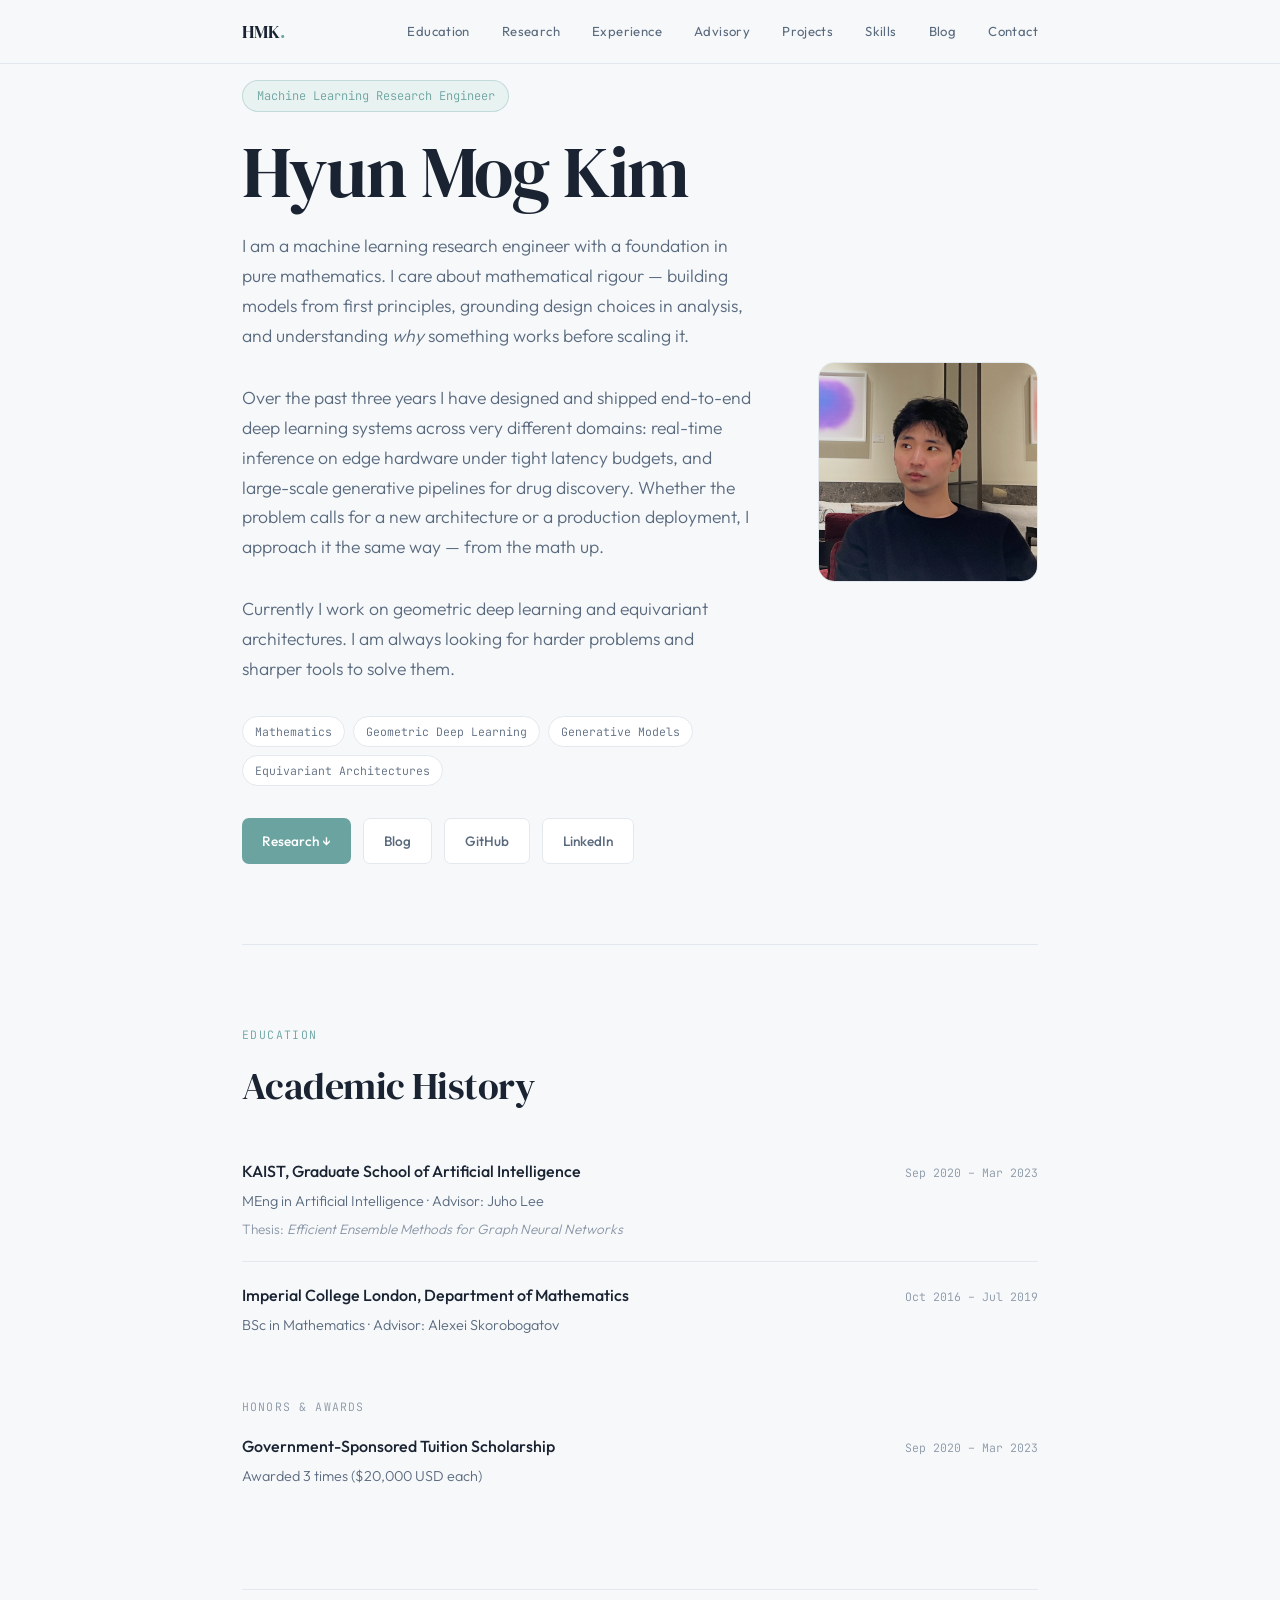
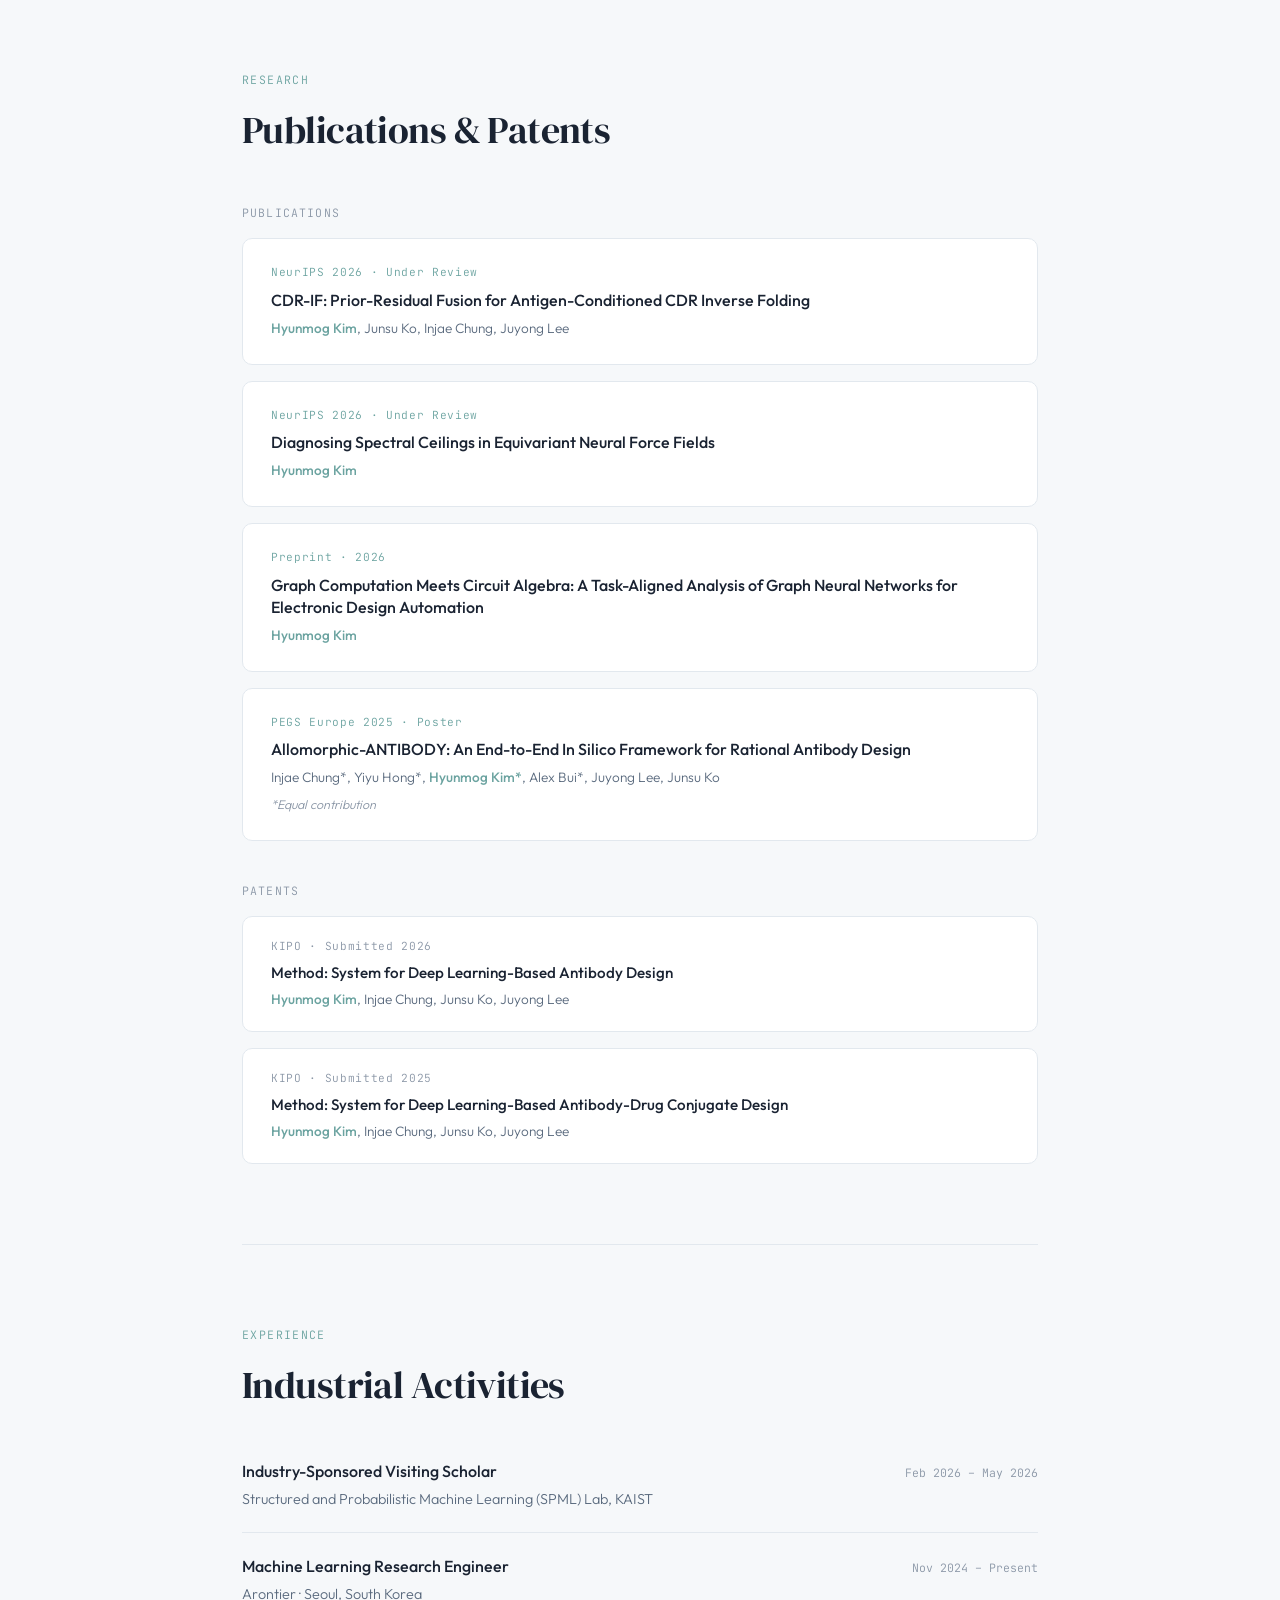
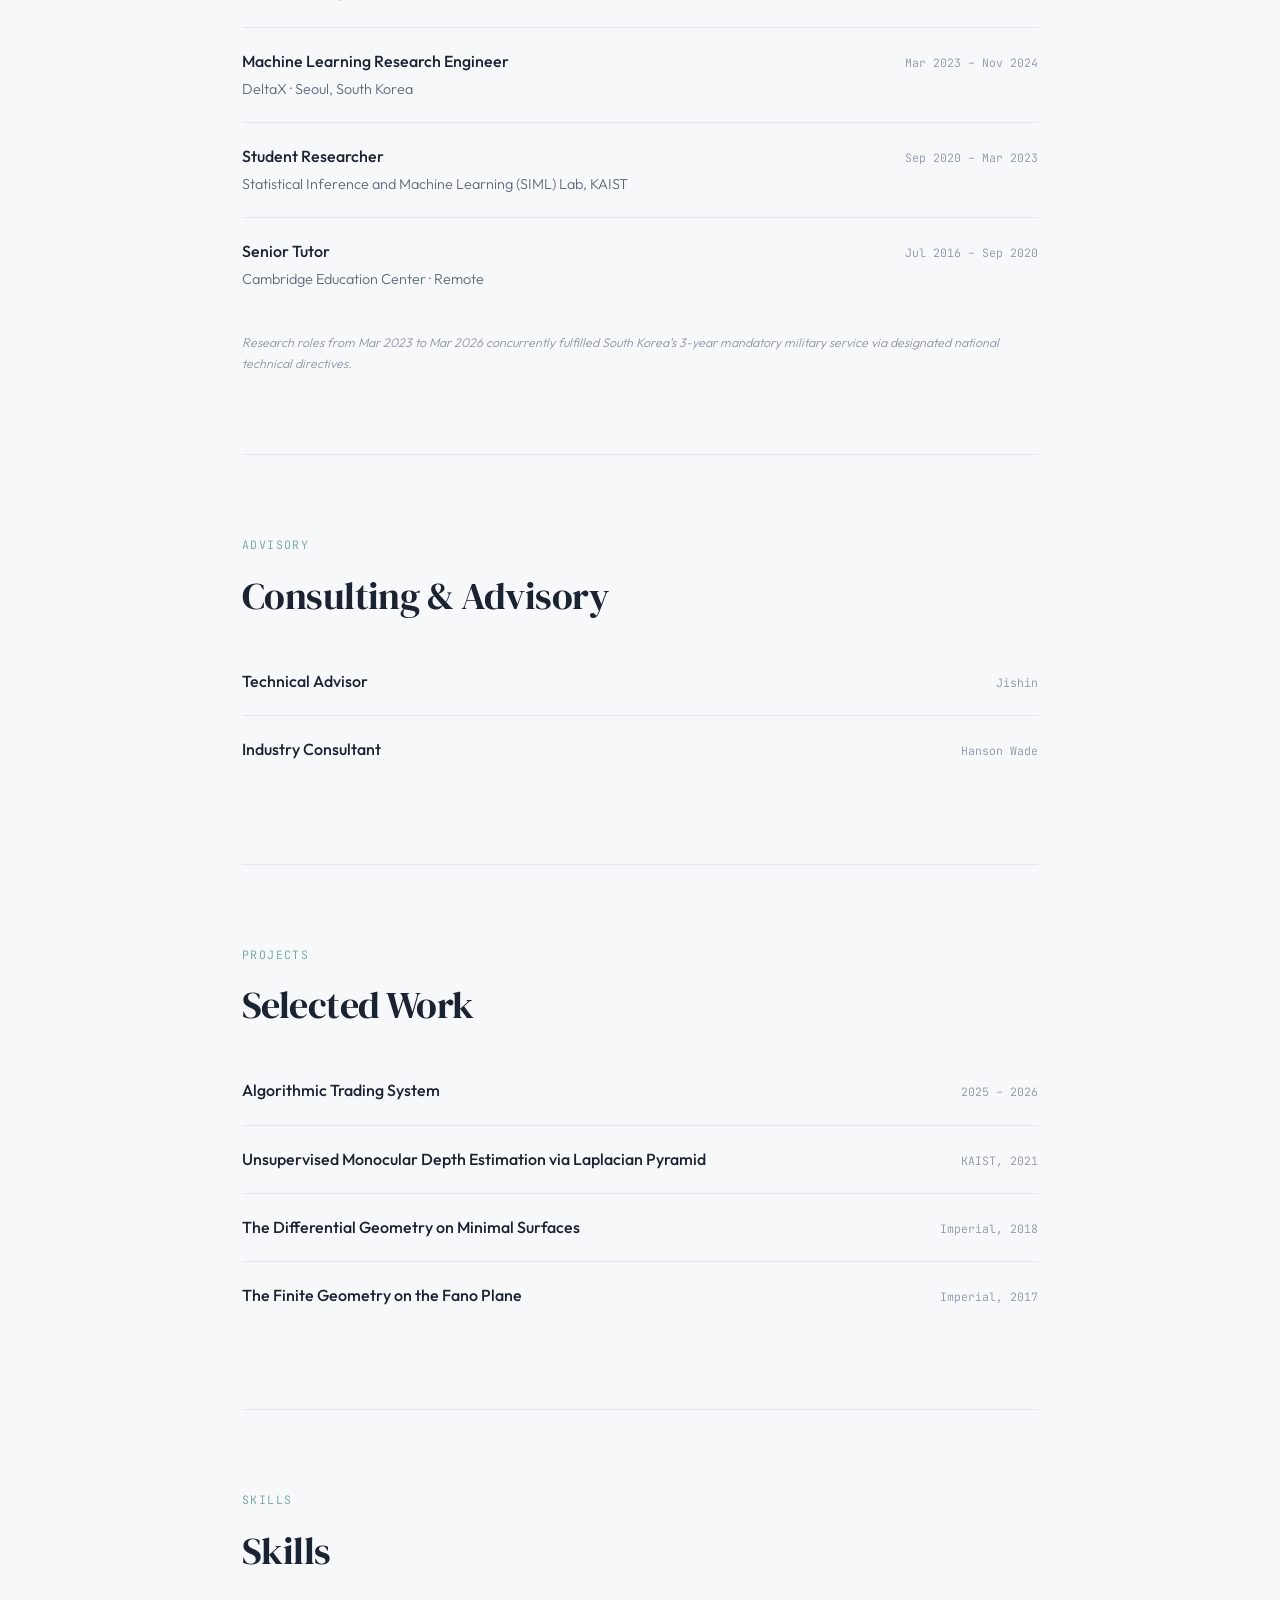
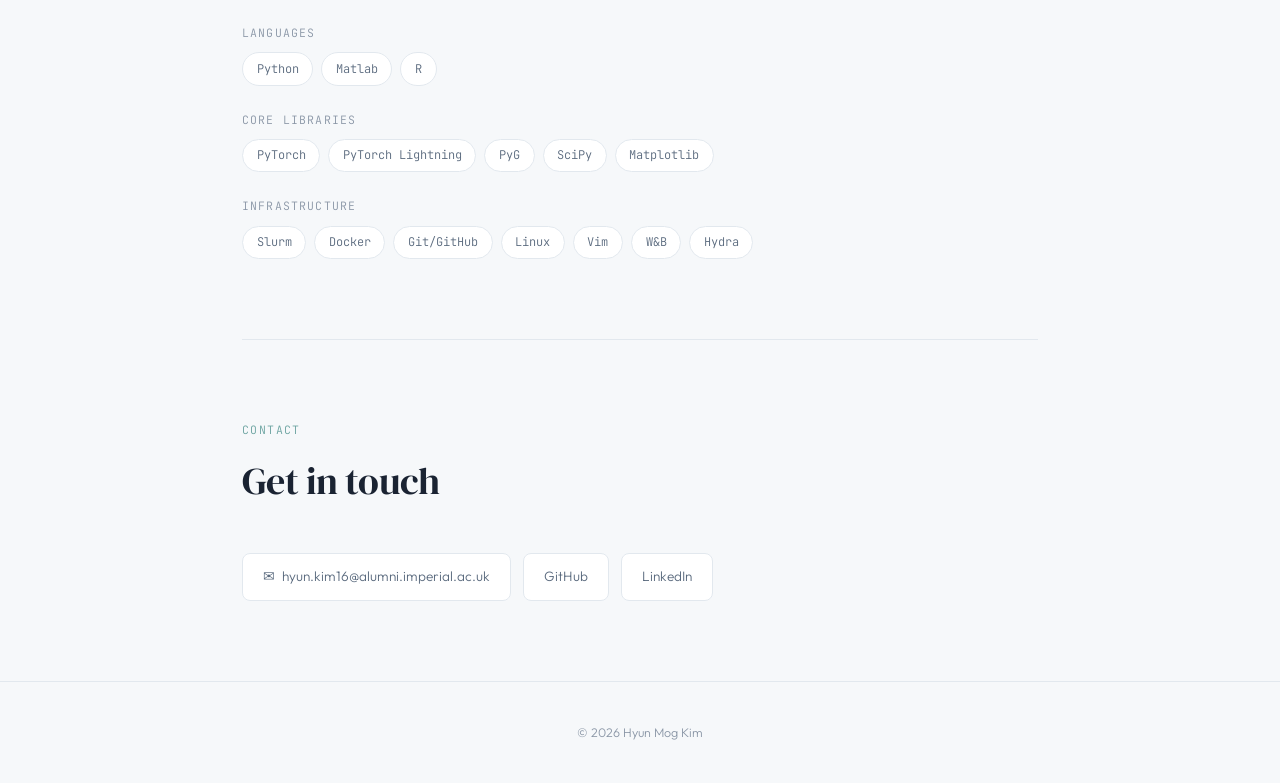
==== commit df55977b: "Strip descriptions from experience, advisory, and projects sections; rename Skills title - Remove bu" ====
--- a/index.html
+++ b/index.html
@@ -157,45 +157,26 @@
                 <div class="exp-role">Industry-Sponsored Visiting Scholar</div>
                 <div class="exp-period">Feb 2026 &ndash; May 2026</div>
                 <div class="exp-org">Structured and Probabilistic Machine Learning (SPML) Lab, KAIST</div>
-                <ul class="exp-bullets">
-                    <li>Developing SigmaFlex, a fragment-based diffusion framework for molecular docking that models small molecule flexibility on Riemannian manifolds.</li>
-                </ul>
             </div>
             <div class="exp-item">
                 <div class="exp-role">Machine Learning Research Engineer</div>
                 <div class="exp-period">Nov 2024 &ndash; Present</div>
                 <div class="exp-org">Arontier &middot; Seoul, South Korea</div>
-                <ul class="exp-bullets">
-                    <li>Architected an end-to-end de novo antibody redesign pipeline, independently developing deep learning models integrated with custom ranking logic (20% average wet-lab success rate).</li>
-                    <li>Scaled training of antibody backbone generation and antigen-antibody complex structure prediction models (&gt;400M parameters) across a 32-GPU cluster (4 nodes, 8&times;NVIDIA B200).</li>
-                    <li>Engineered an LLM-driven data pipeline to mine patents and scientific literature, constructing a proprietary Antibody-Drug Conjugate (ADC) database.</li>
-                </ul>
             </div>
             <div class="exp-item">
                 <div class="exp-role">Machine Learning Research Engineer</div>
                 <div class="exp-period">Mar 2023 &ndash; Nov 2024</div>
                 <div class="exp-org">DeltaX &middot; Seoul, South Korea</div>
-                <ul class="exp-bullets">
-                    <li>Engineered an end-to-end MLOps pipeline for ADAS (Hyundai) and Smart Factory (KIA) PoCs, reducing model development cycles by 80% and reducing latency by 100&times; (1.0s to 0.01s).</li>
-                    <li>Rearchitected neural network layers for edge SDK compliance (Renesas V3H, NVIDIA Jetson), applying quantization and pruning to accelerate inference throughput from 7 to 25 FPS.</li>
-                </ul>
             </div>
             <div class="exp-item">
                 <div class="exp-role">Student Researcher</div>
                 <div class="exp-period">Sep 2020 &ndash; Mar 2023</div>
                 <div class="exp-org">Statistical Inference and Machine Learning (SIML) Lab, KAIST</div>
-                <ul class="exp-bullets">
-                    <li>Studied Bayesian inference and probabilistic modeling, including Gaussian Processes for uncertainty quantification and neural network ensembling methods.</li>
-                    <li>Explored equivariant neural networks under the lab&rsquo;s broader program on symmetry-aware learning and robust representation design.</li>
-                </ul>
             </div>
             <div class="exp-item">
                 <div class="exp-role">Senior Tutor</div>
                 <div class="exp-period">Jul 2016 &ndash; Sep 2020</div>
                 <div class="exp-org">Cambridge Education Center &middot; Remote</div>
-                <ul class="exp-bullets">
-                    <li>Directed comprehensive STEM admissions strategies and instructed advanced Mathematics and Physics, driving rapid grade improvements (&gt;15% in 60 days) and achieving a &gt;95% placement rate into global top-50 universities.</li>
-                </ul>
             </div>
         </div>
         <p style="font-size: 0.78rem; color: var(--text-dim); font-style: italic; margin-top: 1.25rem;">
@@ -216,12 +197,10 @@
             <div class="exp-item">
                 <div class="exp-role">Technical Advisor</div>
                 <div class="exp-period">Jishin</div>
-                <div class="exp-org">Advised on computer vision systems for automated defect detection and human safety monitoring in smart factory environments.</div>
             </div>
             <div class="exp-item">
                 <div class="exp-role">Industry Consultant</div>
                 <div class="exp-period">Hanson Wade</div>
-                <div class="exp-org">Assessed emerging technologies and market dynamics in South Korean in silico drug discovery for a global life sciences intelligence firm.</div>
             </div>
         </div>
     </div>
@@ -239,22 +218,18 @@
             <div class="edu-item">
                 <div class="edu-school">Algorithmic Trading System</div>
                 <div class="edu-period">2025 &ndash; 2026</div>
-                <div class="edu-degree">Stationary synthetic assets with mean-reversion; automated execution via brokerage API.</div>
             </div>
             <div class="edu-item">
                 <div class="edu-school">Unsupervised Monocular Depth Estimation via Laplacian Pyramid</div>
                 <div class="edu-period">KAIST, 2021</div>
-                <div class="edu-degree">Self-supervised depth from single images using multi-scale residual learning.</div>
             </div>
             <div class="edu-item">
                 <div class="edu-school">The Differential Geometry on Minimal Surfaces</div>
                 <div class="edu-period">Imperial, 2018</div>
-                <div class="edu-degree">Undergraduate project on the geometry of minimal surfaces.</div>
             </div>
             <div class="edu-item">
                 <div class="edu-school">The Finite Geometry on the Fano Plane</div>
                 <div class="edu-period">Imperial, 2017</div>
-                <div class="edu-degree">Undergraduate project on incidence structures and projective planes.</div>
             </div>
         </div>
     </div>
@@ -266,7 +241,7 @@
 <section id="skills">
     <div class="container">
         <p class="section-label">Skills</p>
-        <h2 class="section-title">Technical Stack</h2>
+        <h2 class="section-title">Skills</h2>
 
         <div class="skills-grid">
             <div class="skill-group">
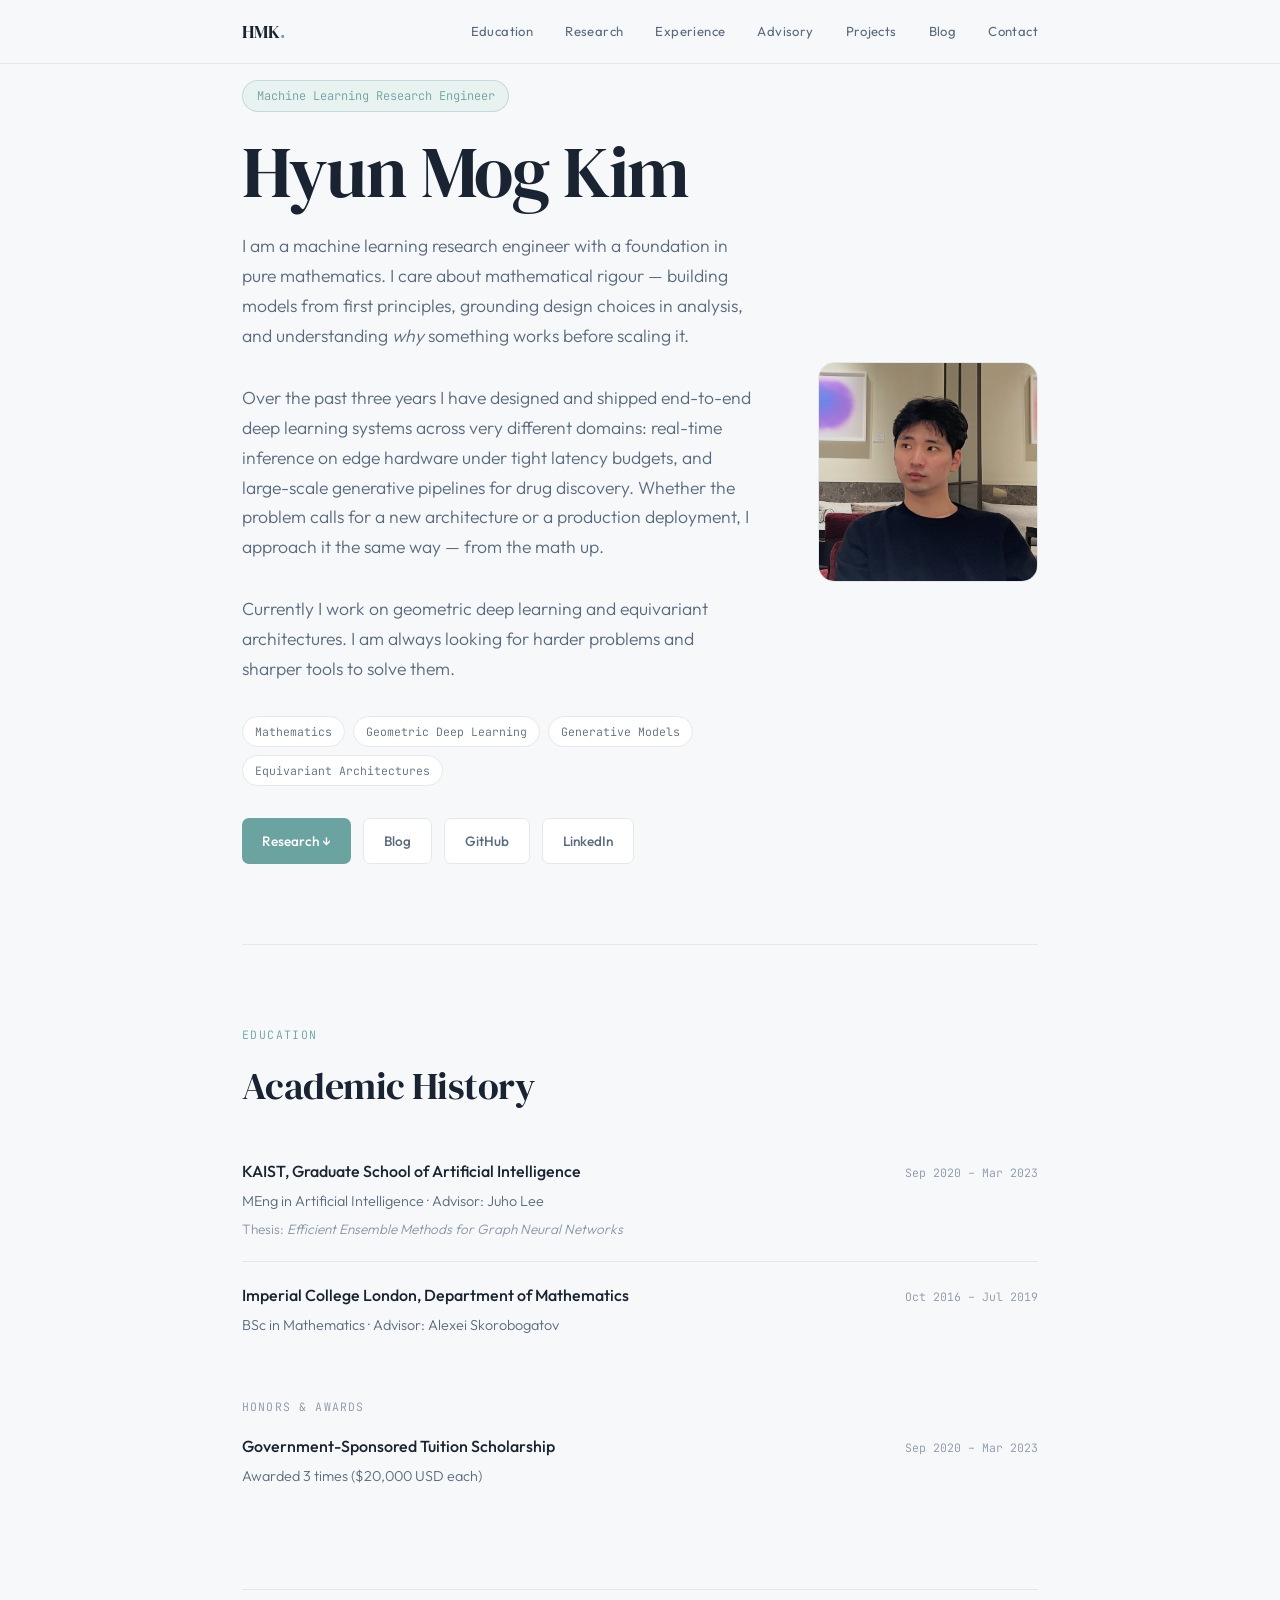
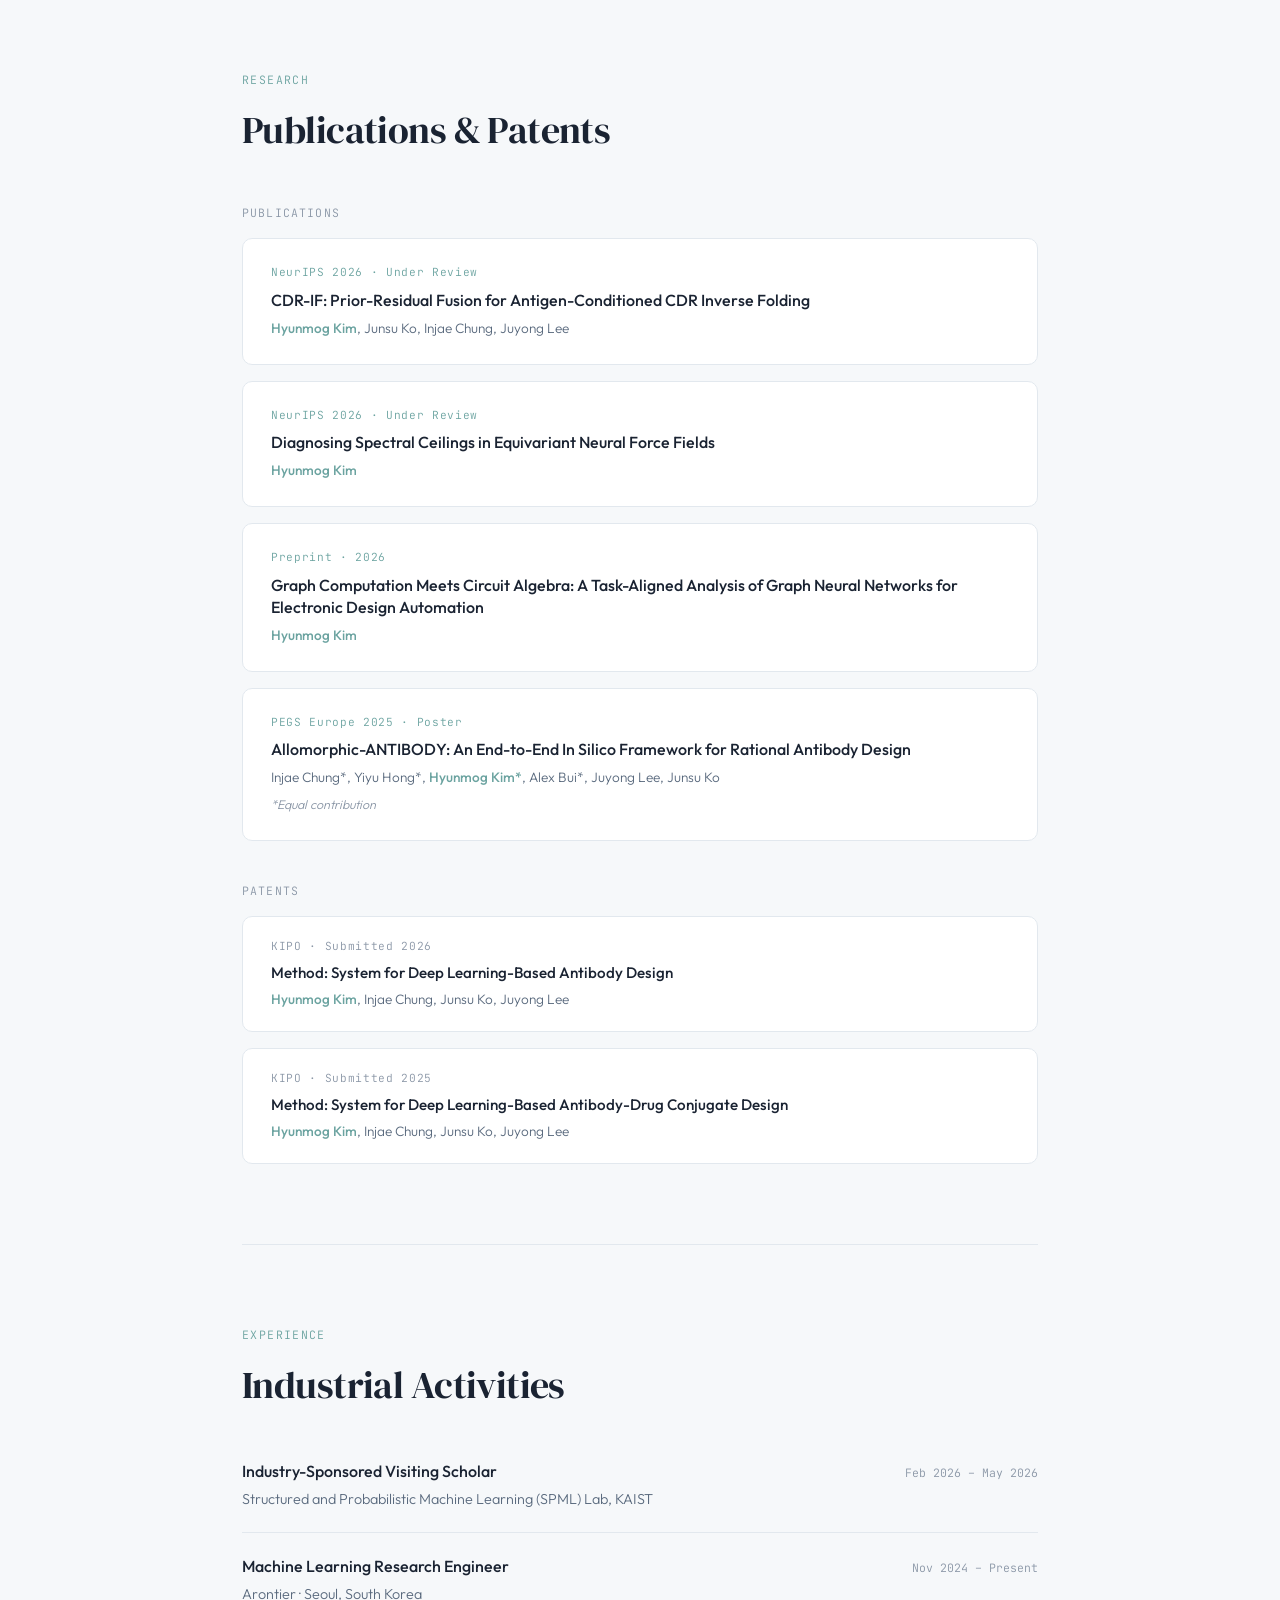
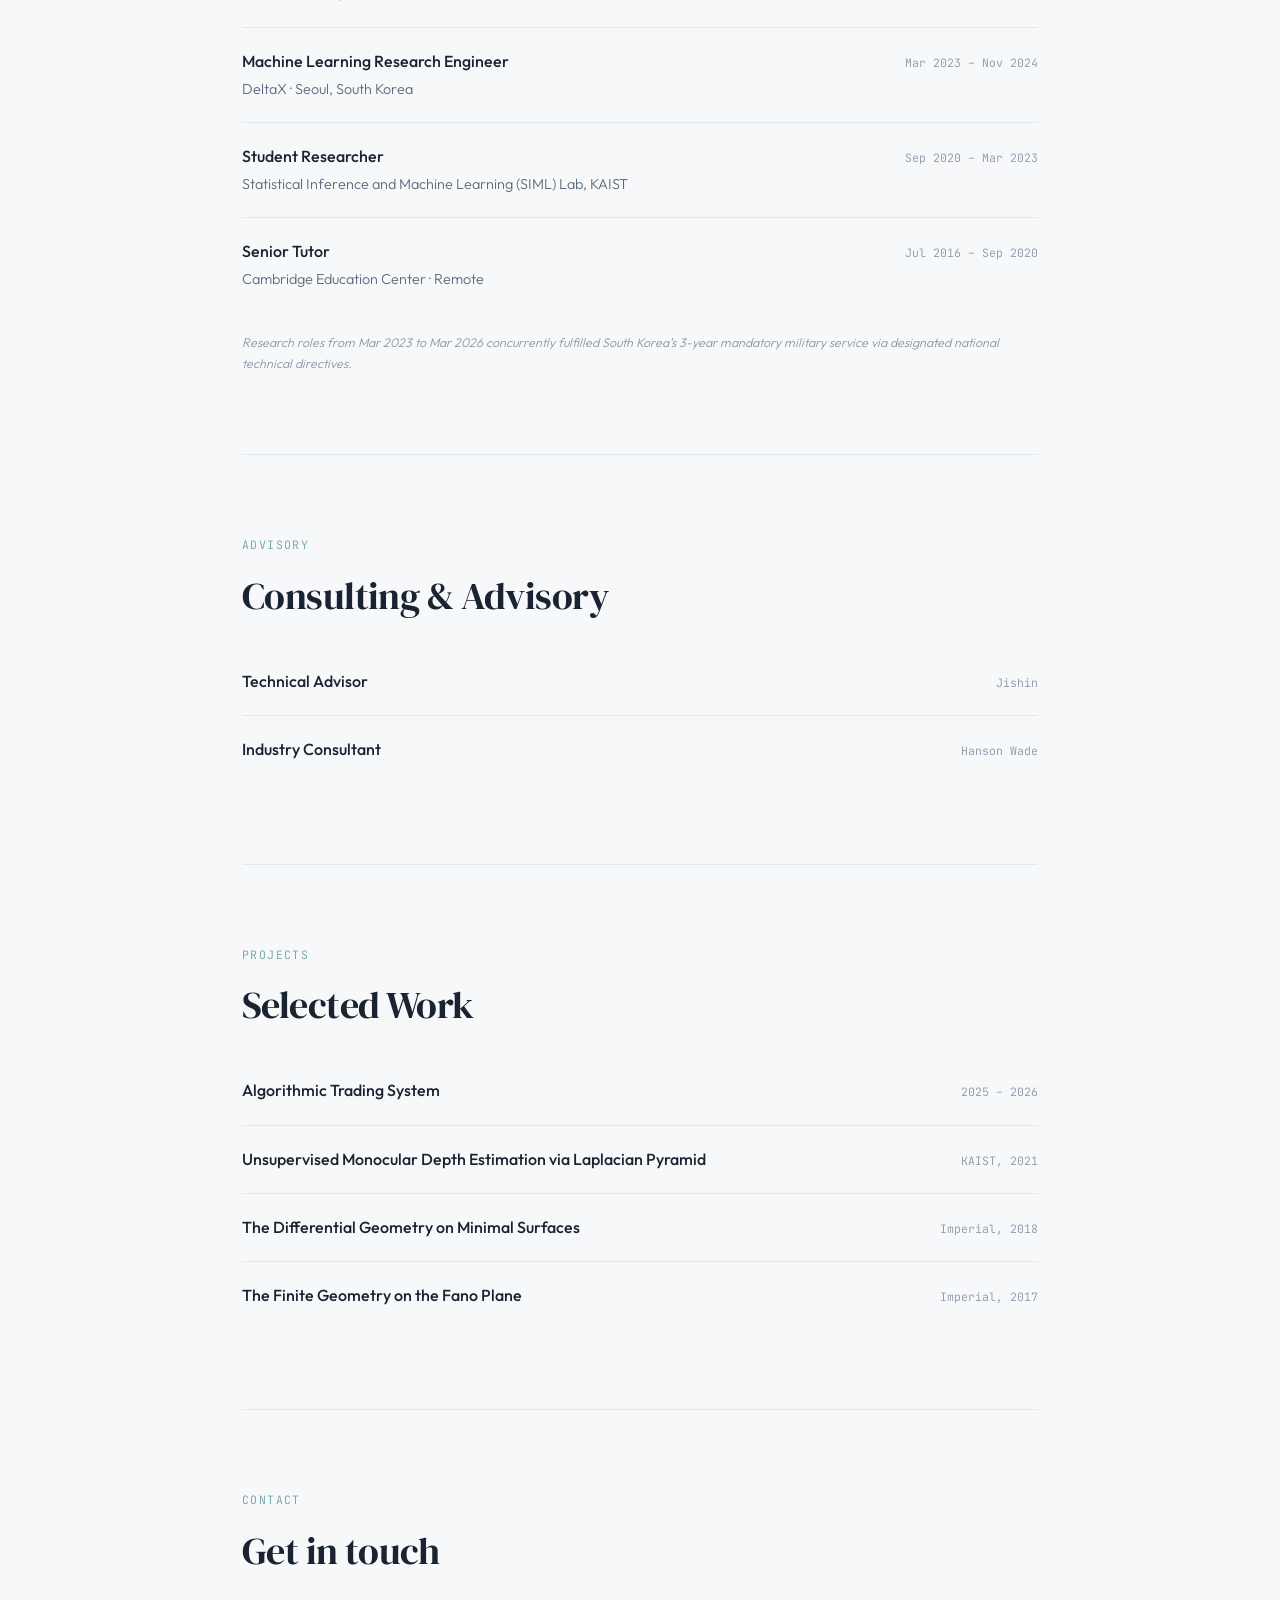
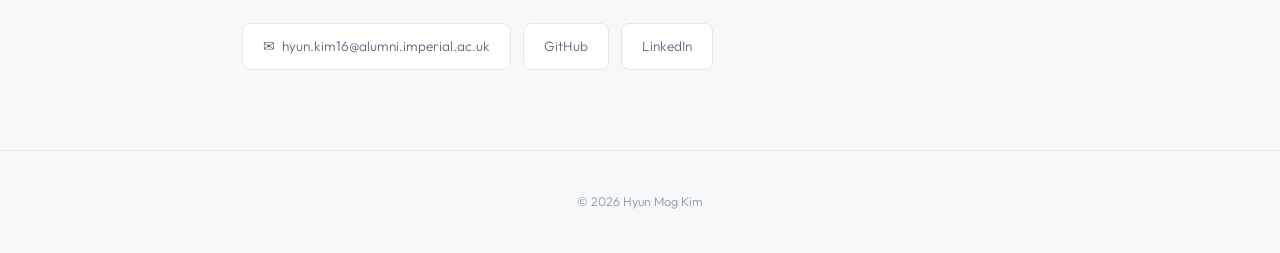
==== commit 224f6f1c: "Remove Skills section from site Co-Authored-By: Claude Opus 4.6 <noreply@anthropic.com>" ====
--- a/index.html
+++ b/index.html
@@ -21,7 +21,7 @@
             <a href="#experience">Experience</a>
             <a href="#advisory">Advisory</a>
             <a href="#projects">Projects</a>
-            <a href="#skills">Skills</a>
+
             <a href="blog.html">Blog</a>
             <a href="#contact">Contact</a>
         </div>
@@ -237,37 +237,6 @@
 
 <div class="container"><hr class="divider"></div>
 
-<!-- Skills -->
-<section id="skills">
-    <div class="container">
-        <p class="section-label">Skills</p>
-        <h2 class="section-title">Skills</h2>
-
-        <div class="skills-grid">
-            <div class="skill-group">
-                <div class="skill-label">Languages</div>
-                <div class="skill-tags">
-                    <span>Python</span><span>Matlab</span><span>R</span>
-                </div>
-            </div>
-            <div class="skill-group">
-                <div class="skill-label">Core Libraries</div>
-                <div class="skill-tags">
-                    <span>PyTorch</span><span>PyTorch Lightning</span><span>PyG</span><span>SciPy</span><span>Matplotlib</span>
-                </div>
-            </div>
-            <div class="skill-group">
-                <div class="skill-label">Infrastructure</div>
-                <div class="skill-tags">
-                    <span>Slurm</span><span>Docker</span><span>Git/GitHub</span><span>Linux</span><span>Vim</span><span>W&amp;B</span><span>Hydra</span>
-                </div>
-            </div>
-        </div>
-    </div>
-</section>
-
-<div class="container"><hr class="divider"></div>
-
 <!-- Contact -->
 <section id="contact">
     <div class="container">
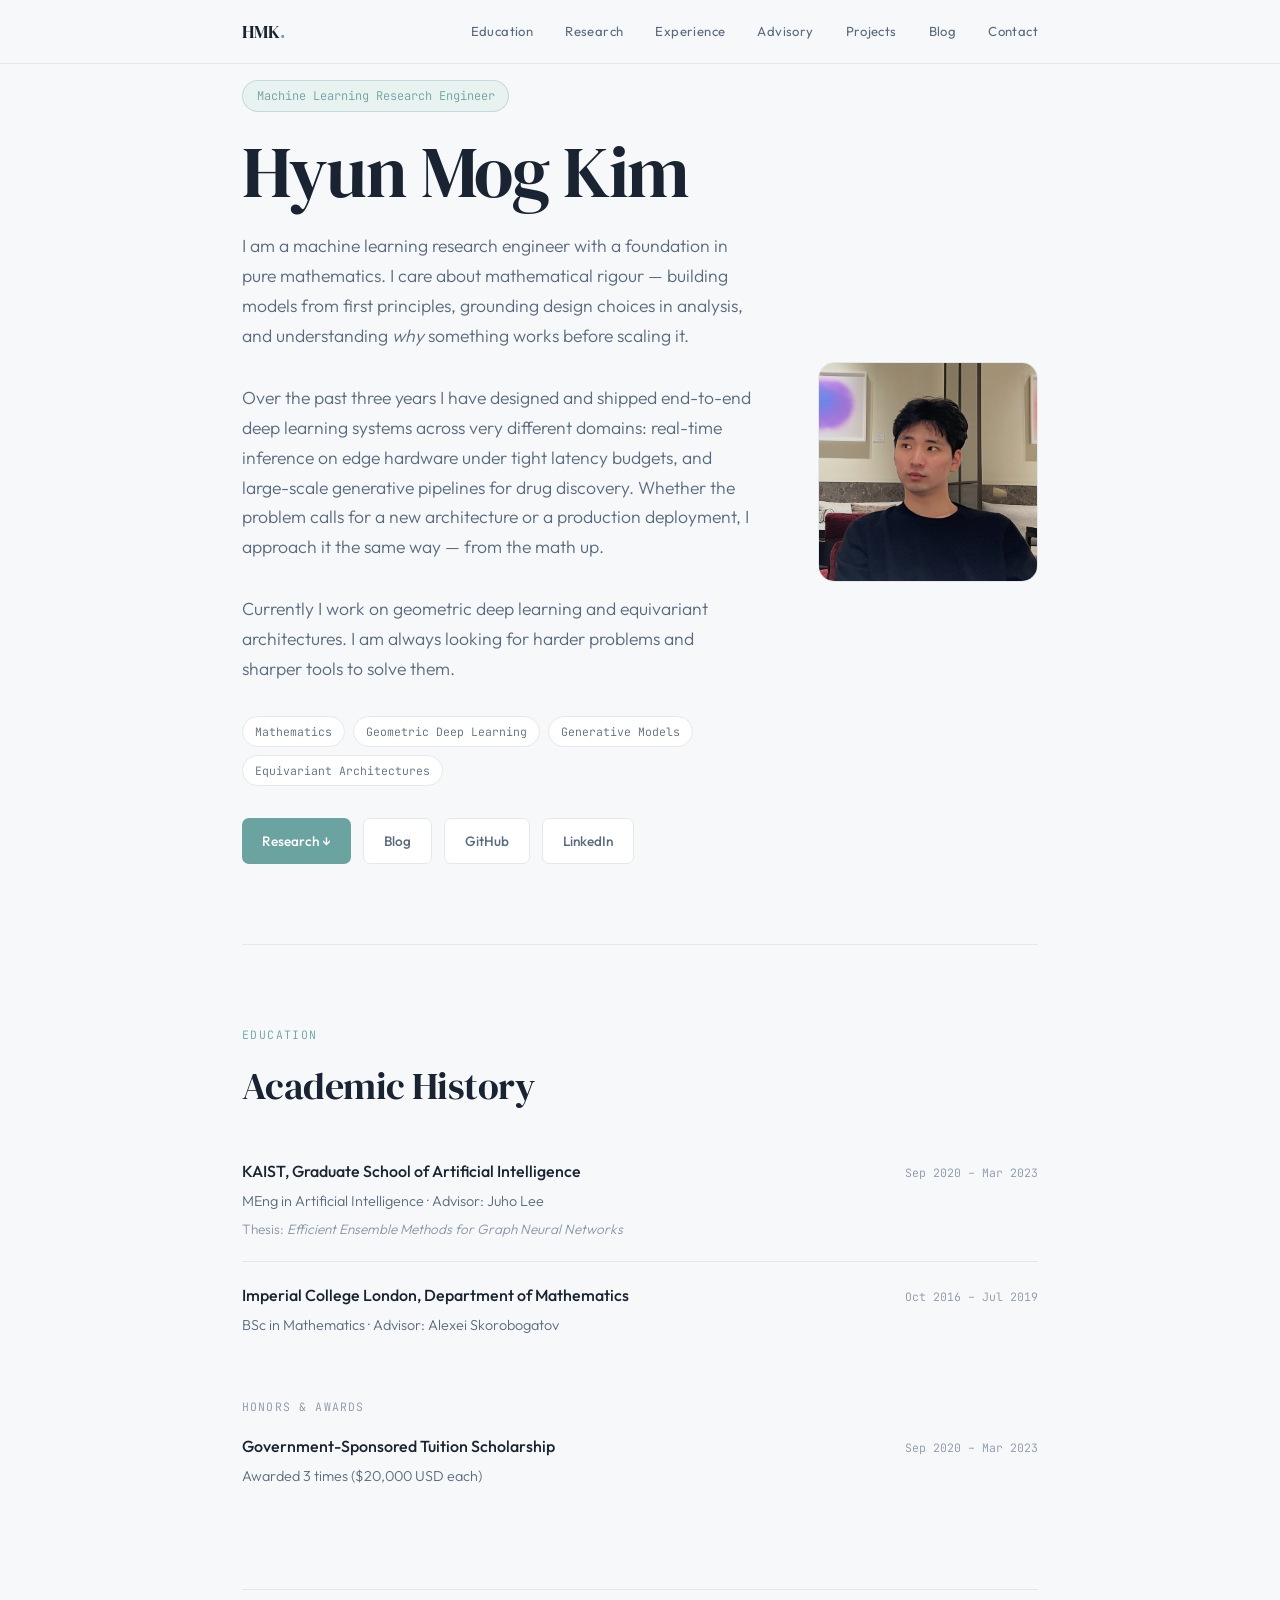
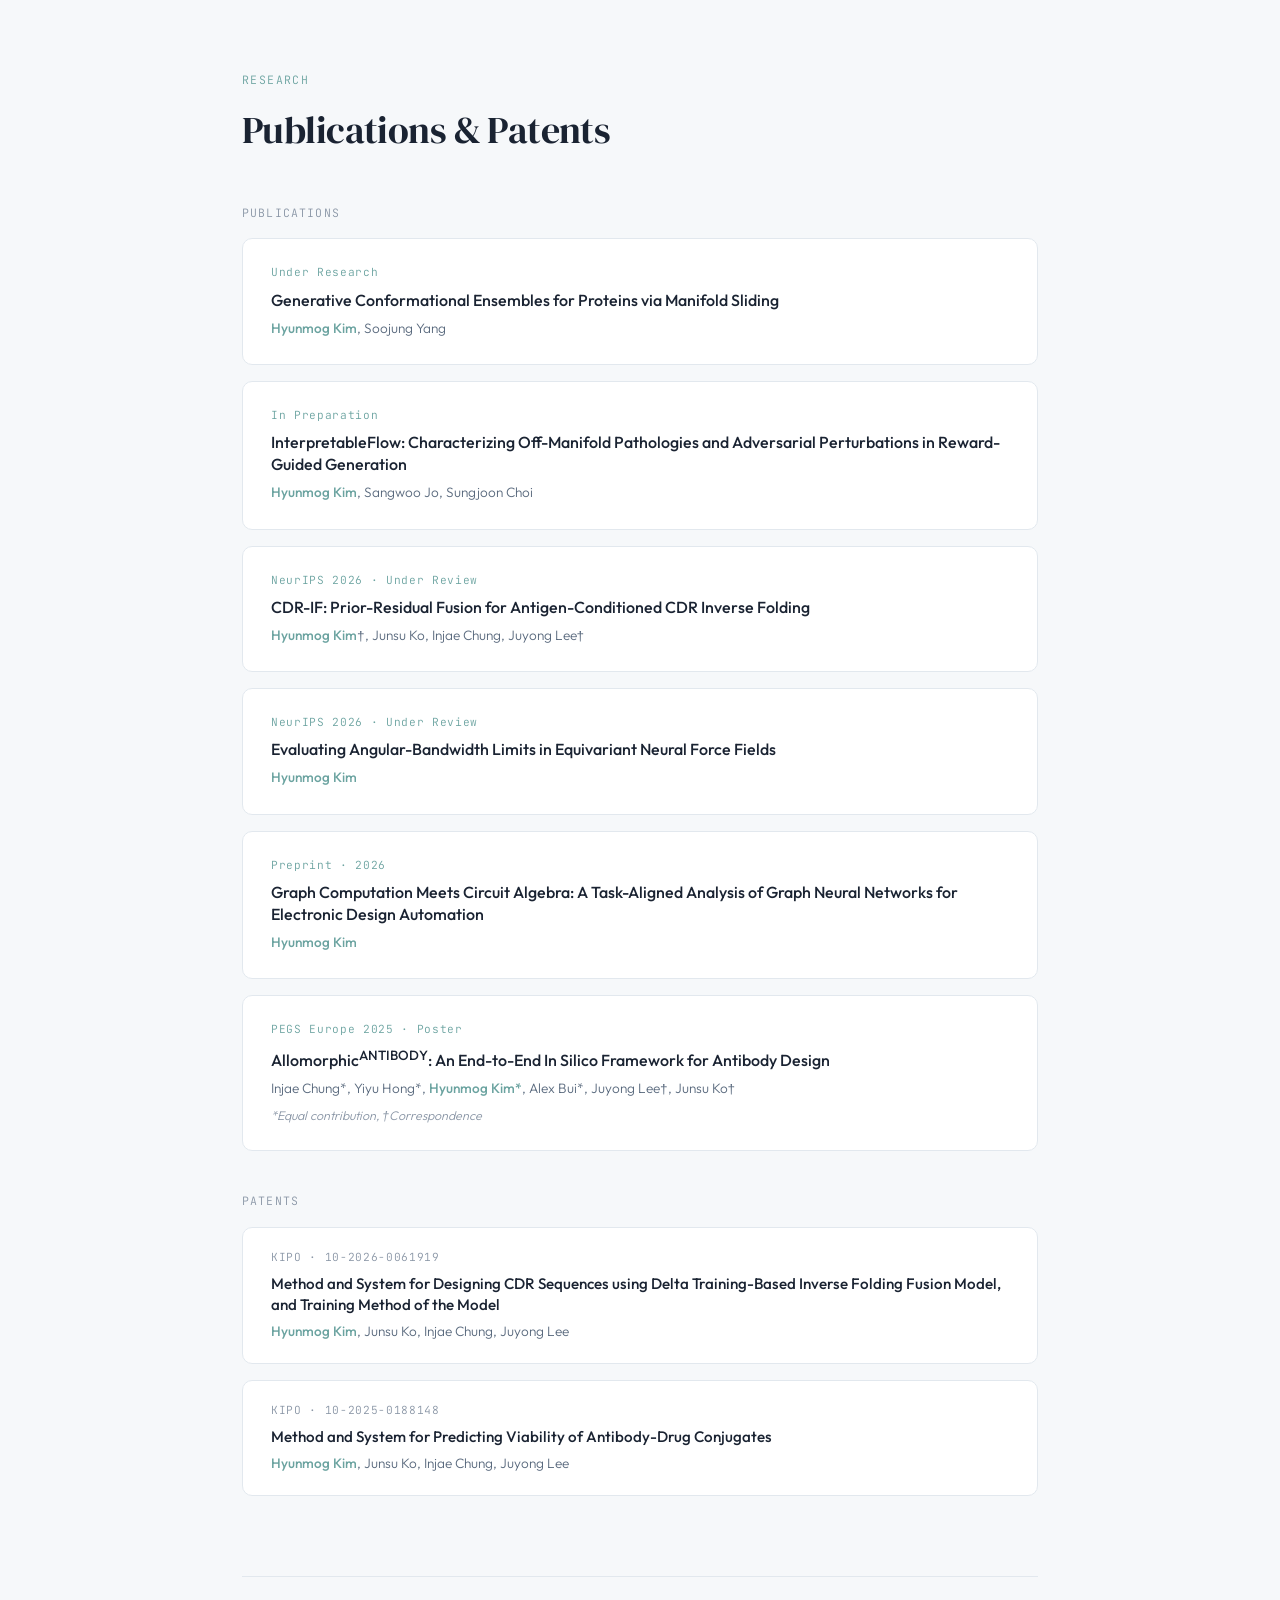
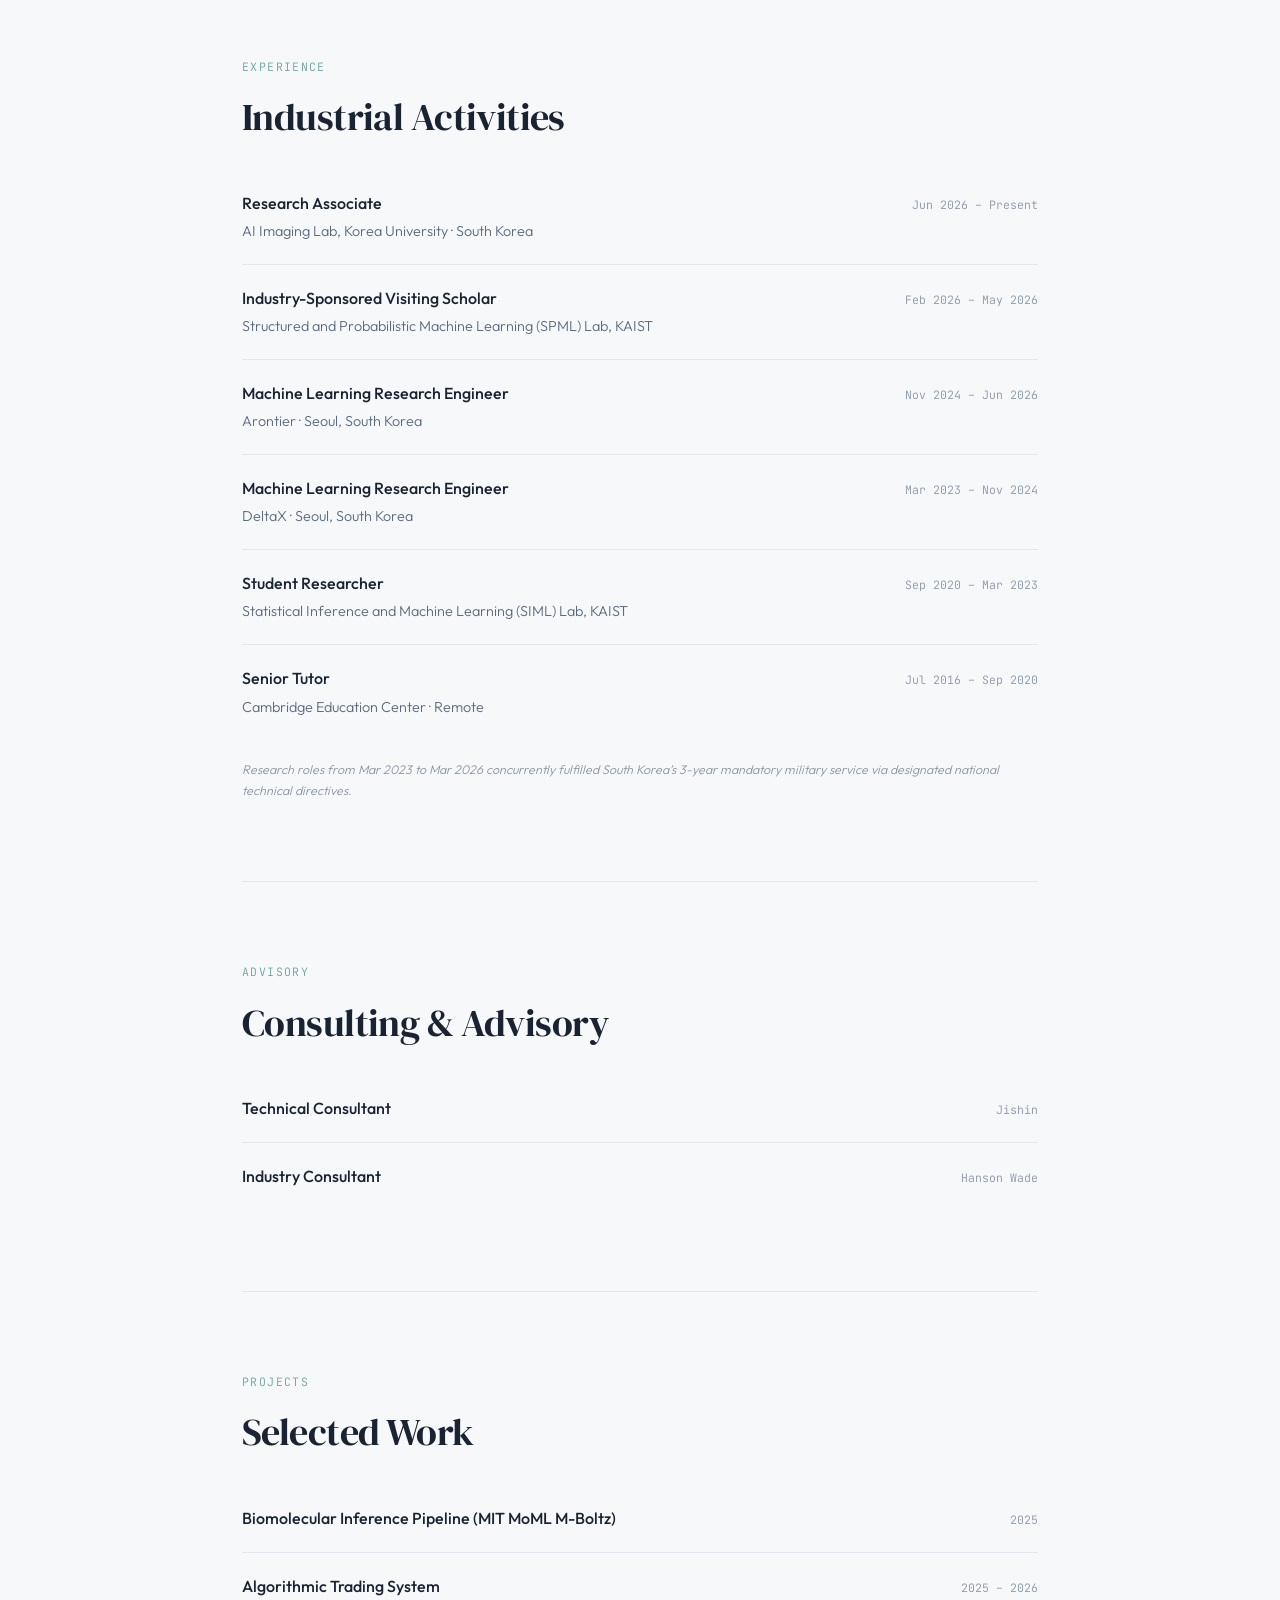
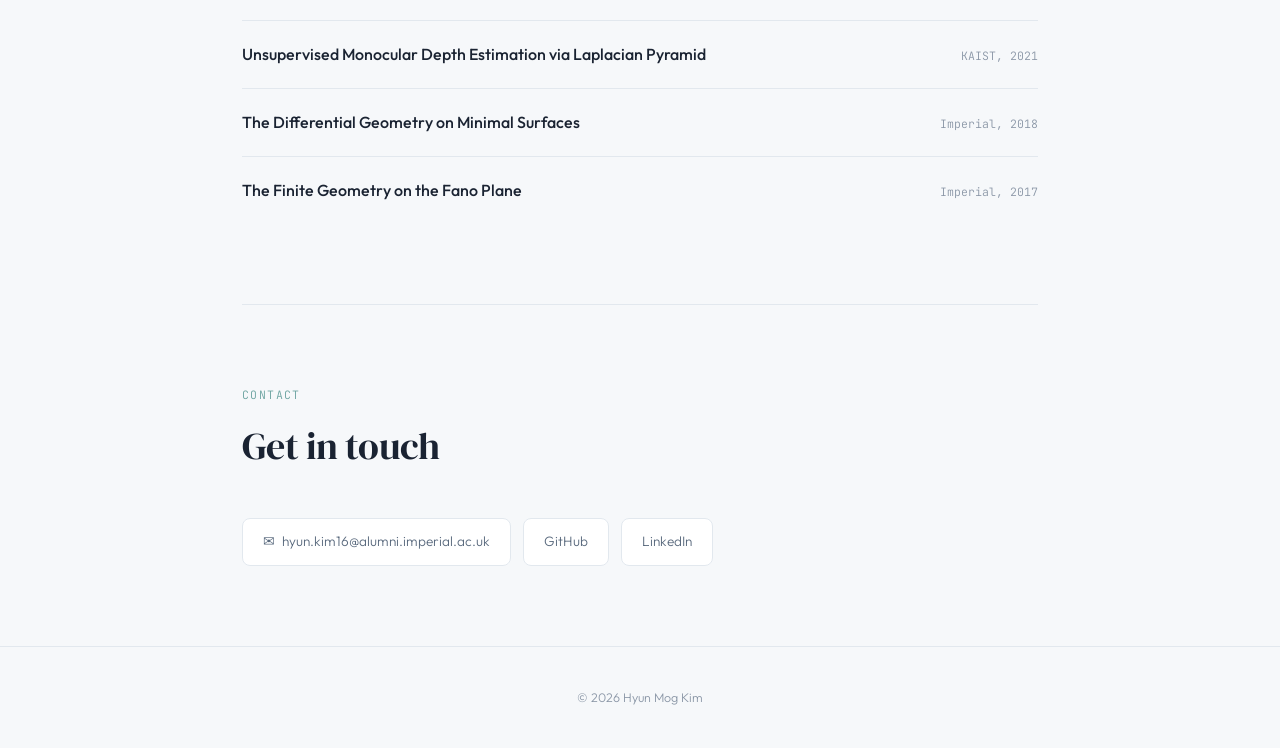
==== commit bf46a348: "Update site from latest CV (Jul 2026) - Add Korea University Research Associate to experience - Upda" ====
--- a/index.html
+++ b/index.html
@@ -106,13 +106,23 @@
         <p class="sub-heading">Publications</p>
         <div class="pub-list" style="margin-bottom:2.5rem;">
             <div class="pub-card">
+                <div class="pub-venue">Under Research</div>
+                <div class="pub-title">Generative Conformational Ensembles for Proteins via Manifold Sliding</div>
+                <div class="pub-authors"><span class="me">Hyunmog Kim</span>, Soojung Yang</div>
+            </div>
+            <div class="pub-card">
+                <div class="pub-venue">In Preparation</div>
+                <div class="pub-title">InterpretableFlow: Characterizing Off-Manifold Pathologies and Adversarial Perturbations in Reward-Guided Generation</div>
+                <div class="pub-authors"><span class="me">Hyunmog Kim</span>, Sangwoo Jo, Sungjoon Choi</div>
+            </div>
+            <div class="pub-card">
                 <div class="pub-venue">NeurIPS 2026 &middot; Under Review</div>
                 <div class="pub-title">CDR-IF: Prior-Residual Fusion for Antigen-Conditioned CDR Inverse Folding</div>
-                <div class="pub-authors"><span class="me">Hyunmog Kim</span>, Junsu Ko, Injae Chung, Juyong Lee</div>
+                <div class="pub-authors"><span class="me">Hyunmog Kim</span>&dagger;, Junsu Ko, Injae Chung, Juyong Lee&dagger;</div>
             </div>
             <div class="pub-card">
                 <div class="pub-venue">NeurIPS 2026 &middot; Under Review</div>
-                <div class="pub-title">Diagnosing Spectral Ceilings in Equivariant Neural Force Fields</div>
+                <div class="pub-title">Evaluating Angular-Bandwidth Limits in Equivariant Neural Force Fields</div>
                 <div class="pub-authors"><span class="me">Hyunmog Kim</span></div>
             </div>
             <div class="pub-card">
@@ -122,23 +132,23 @@
             </div>
             <div class="pub-card">
                 <div class="pub-venue">PEGS Europe 2025 &middot; Poster</div>
-                <div class="pub-title">Allomorphic-ANTIBODY: An End-to-End In Silico Framework for Rational Antibody Design</div>
-                <div class="pub-authors">Injae Chung*, Yiyu Hong*, <span class="me">Hyunmog Kim*</span>, Alex Bui*, Juyong Lee, Junsu Ko</div>
-                <div class="pub-note">*Equal contribution</div>
+                <div class="pub-title">Allomorphic<sup>ANTIBODY</sup>: An End-to-End In Silico Framework for Antibody Design</div>
+                <div class="pub-authors">Injae Chung*, Yiyu Hong*, <span class="me">Hyunmog Kim*</span>, Alex Bui*, Juyong Lee&dagger;, Junsu Ko&dagger;</div>
+                <div class="pub-note">*Equal contribution, &dagger;Correspondence</div>
             </div>
         </div>
 
         <p class="sub-heading">Patents</p>
         <div class="pub-list">
             <div class="patent-card">
-                <div class="patent-status">KIPO &middot; Submitted 2026</div>
-                <div class="patent-title">Method: System for Deep Learning-Based Antibody Design</div>
-                <div class="patent-authors"><span class="me">Hyunmog Kim</span>, Injae Chung, Junsu Ko, Juyong Lee</div>
+                <div class="patent-status">KIPO &middot; 10-2026-0061919</div>
+                <div class="patent-title">Method and System for Designing CDR Sequences using Delta Training-Based Inverse Folding Fusion Model, and Training Method of the Model</div>
+                <div class="patent-authors"><span class="me">Hyunmog Kim</span>, Junsu Ko, Injae Chung, Juyong Lee</div>
             </div>
             <div class="patent-card">
-                <div class="patent-status">KIPO &middot; Submitted 2025</div>
-                <div class="patent-title">Method: System for Deep Learning-Based Antibody-Drug Conjugate Design</div>
-                <div class="patent-authors"><span class="me">Hyunmog Kim</span>, Injae Chung, Junsu Ko, Juyong Lee</div>
+                <div class="patent-status">KIPO &middot; 10-2025-0188148</div>
+                <div class="patent-title">Method and System for Predicting Viability of Antibody-Drug Conjugates</div>
+                <div class="patent-authors"><span class="me">Hyunmog Kim</span>, Junsu Ko, Injae Chung, Juyong Lee</div>
             </div>
         </div>
     </div>
@@ -153,6 +163,11 @@
         <h2 class="section-title">Industrial Activities</h2>
 
         <div class="exp-list">
+            <div class="exp-item">
+                <div class="exp-role">Research Associate</div>
+                <div class="exp-period">Jun 2026 &ndash; Present</div>
+                <div class="exp-org">AI Imaging Lab, Korea University &middot; South Korea</div>
+            </div>
             <div class="exp-item">
                 <div class="exp-role">Industry-Sponsored Visiting Scholar</div>
                 <div class="exp-period">Feb 2026 &ndash; May 2026</div>
@@ -160,7 +175,7 @@
             </div>
             <div class="exp-item">
                 <div class="exp-role">Machine Learning Research Engineer</div>
-                <div class="exp-period">Nov 2024 &ndash; Present</div>
+                <div class="exp-period">Nov 2024 &ndash; Jun 2026</div>
                 <div class="exp-org">Arontier &middot; Seoul, South Korea</div>
             </div>
             <div class="exp-item">
@@ -195,7 +210,7 @@
 
         <div class="exp-list">
             <div class="exp-item">
-                <div class="exp-role">Technical Advisor</div>
+                <div class="exp-role">Technical Consultant</div>
                 <div class="exp-period">Jishin</div>
             </div>
             <div class="exp-item">
@@ -215,6 +230,10 @@
         <h2 class="section-title">Selected Work</h2>
 
         <div class="edu-list">
+            <div class="edu-item">
+                <div class="edu-school">Biomolecular Inference Pipeline (MIT MoML M-Boltz)</div>
+                <div class="edu-period">2025</div>
+            </div>
             <div class="edu-item">
                 <div class="edu-school">Algorithmic Trading System</div>
                 <div class="edu-period">2025 &ndash; 2026</div>
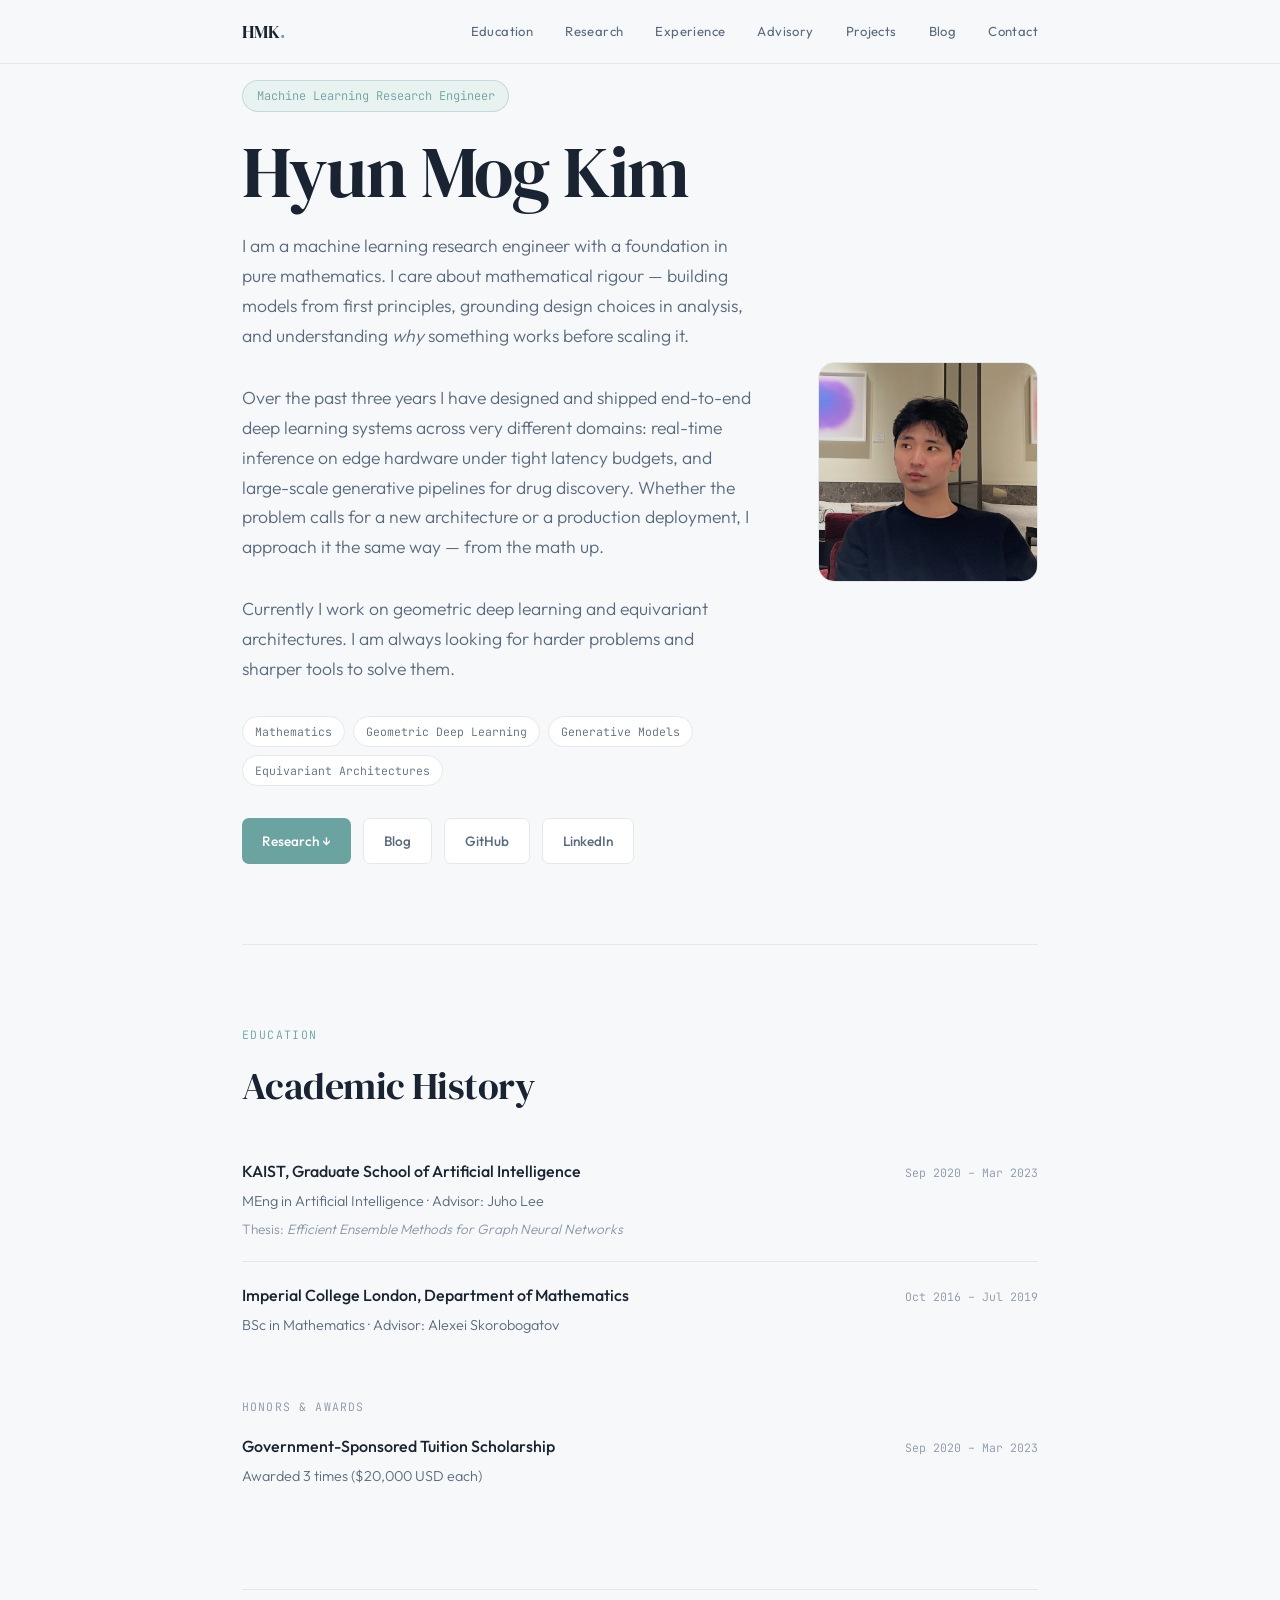
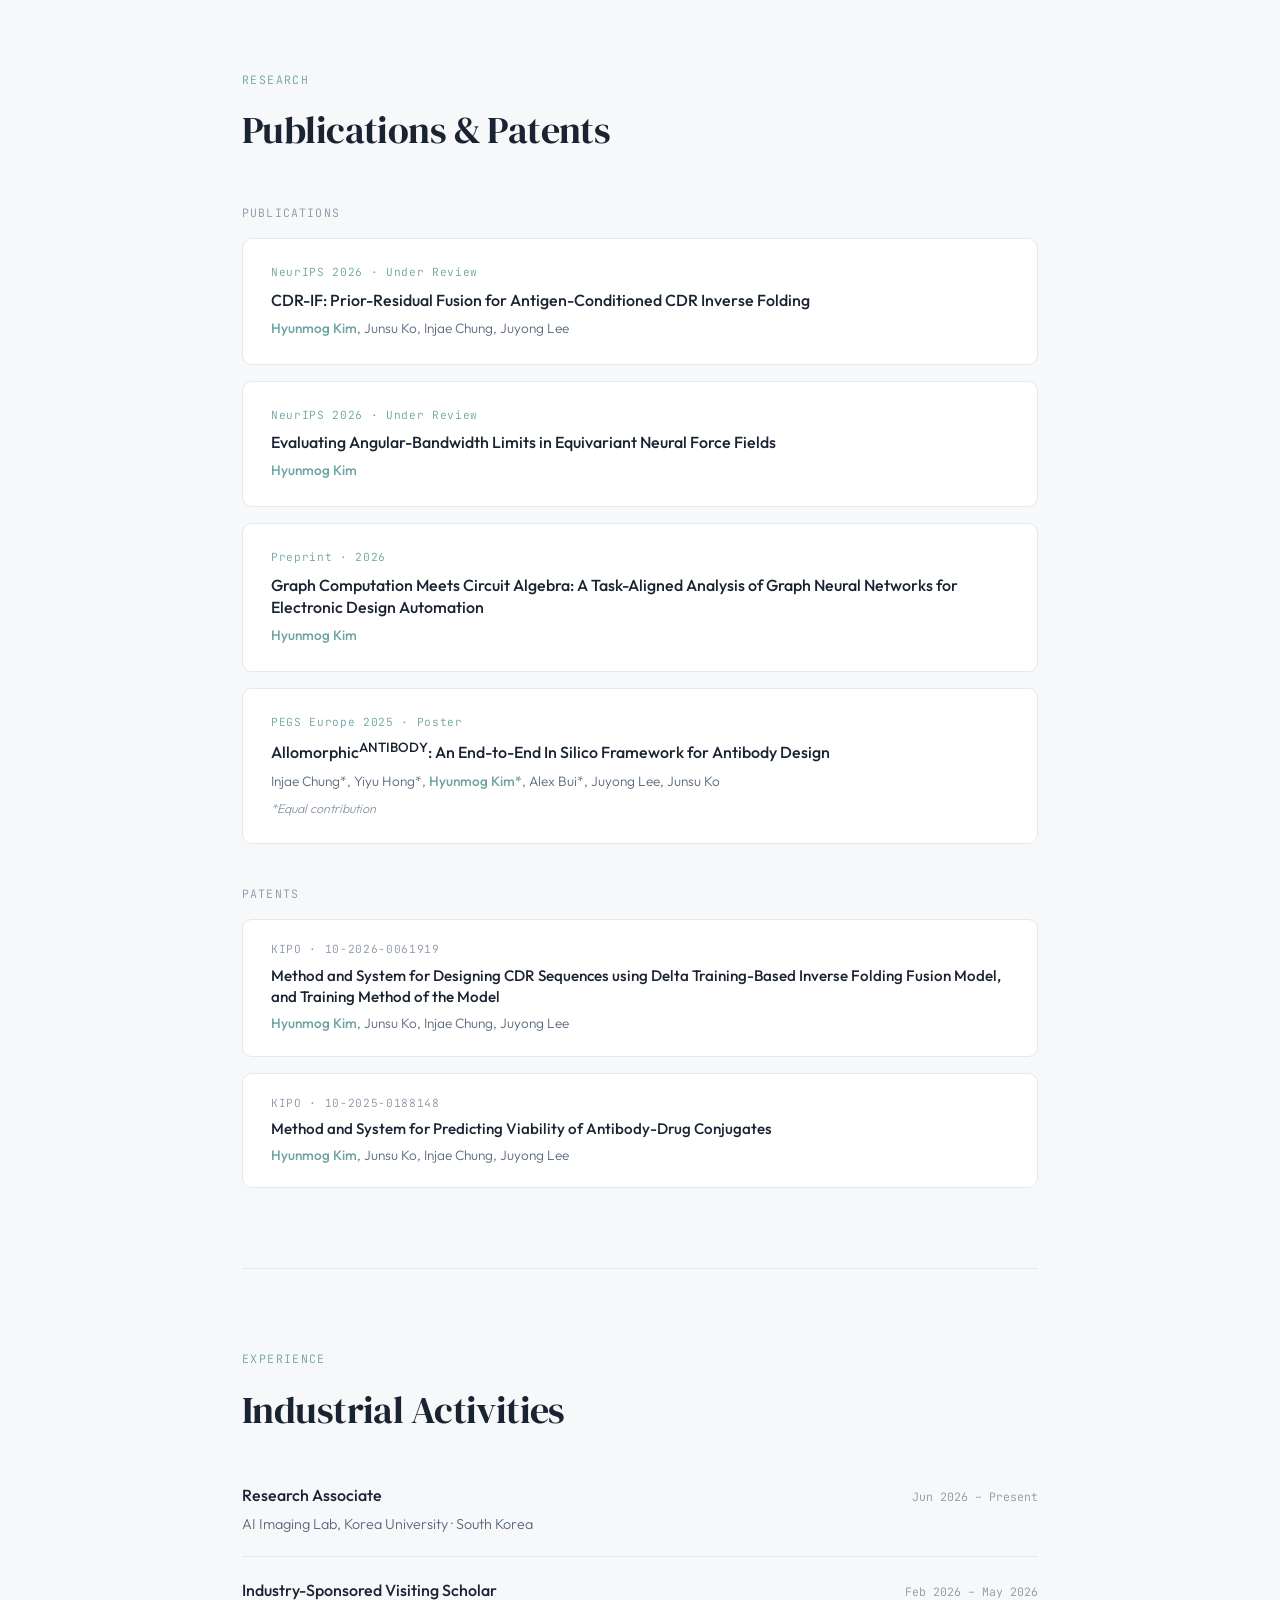
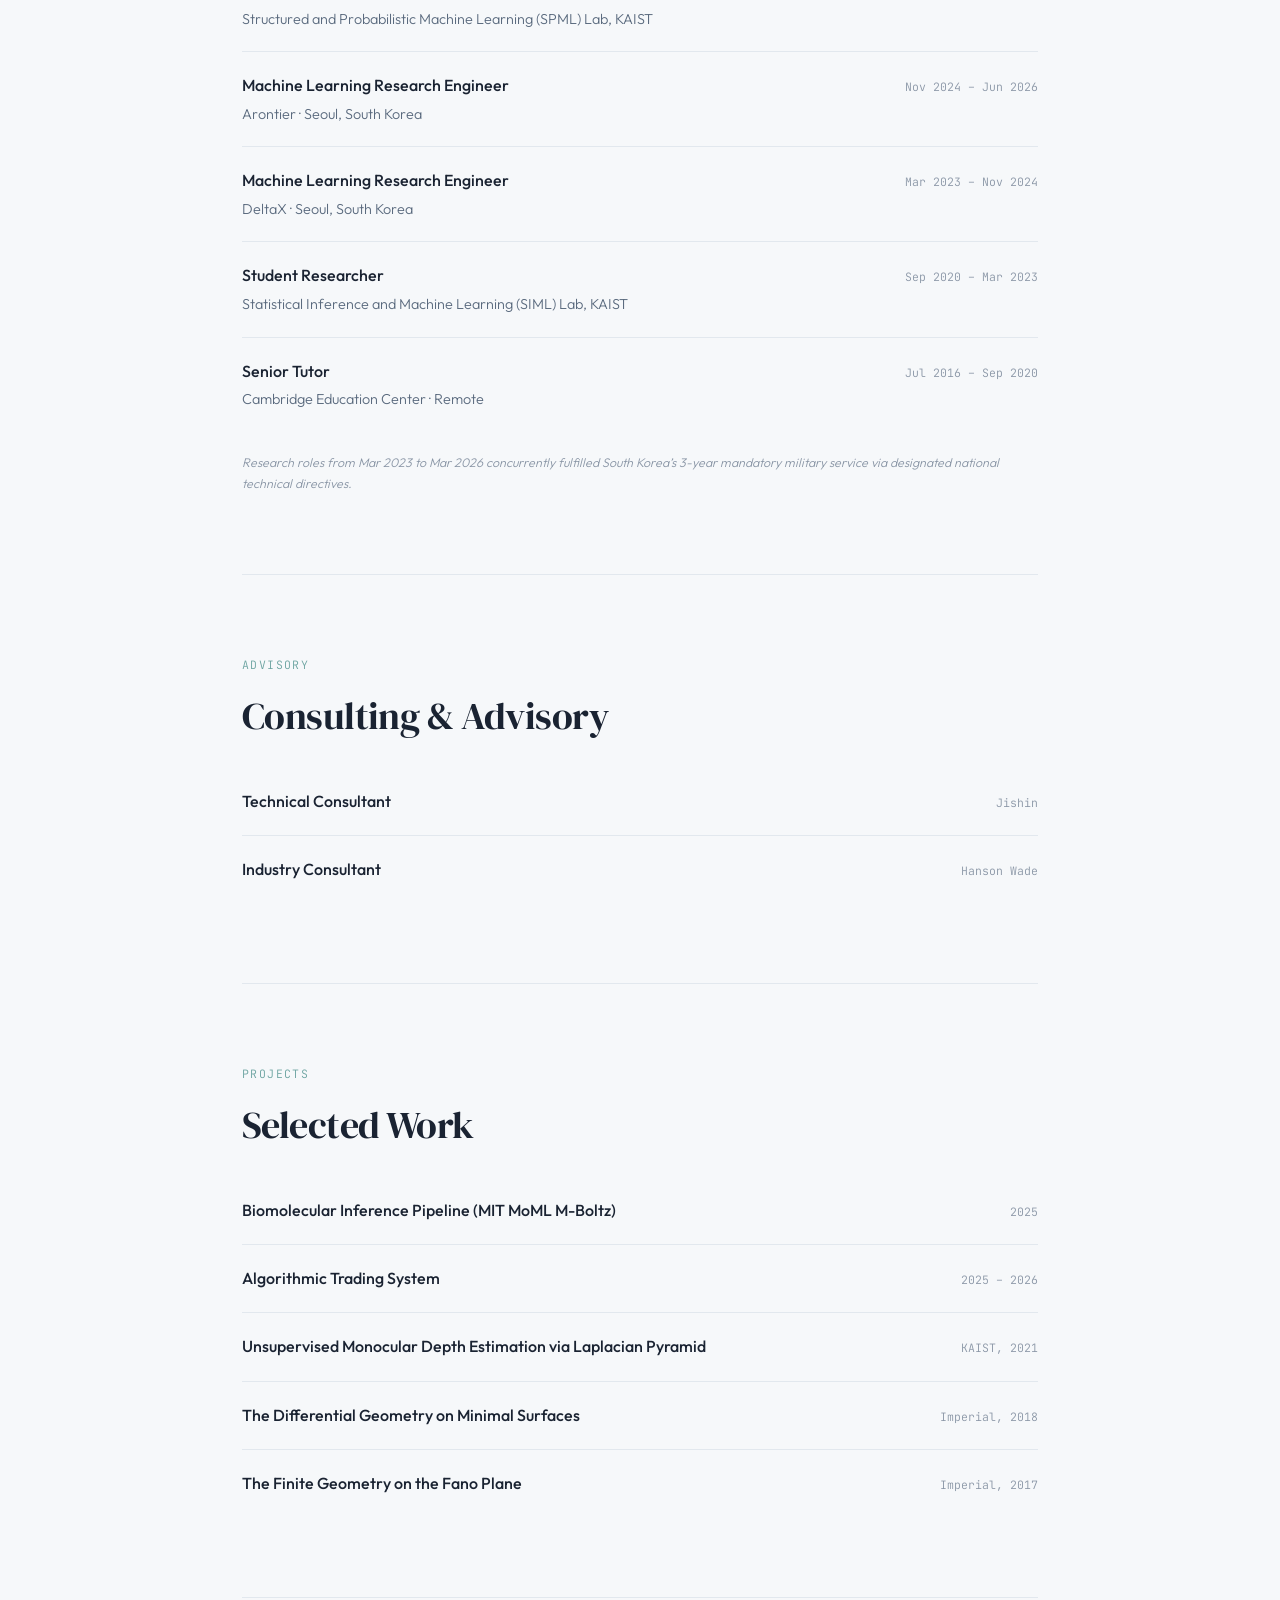
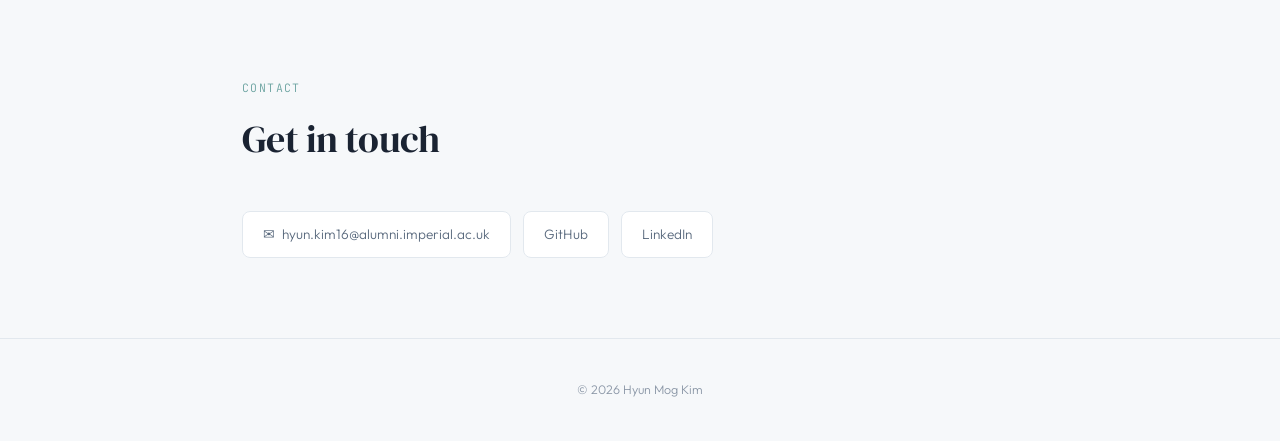
==== commit ecab65f0: "Remove unpublished papers and correspondence marks from publications Co-Authored-By: Claude Opus 4.6" ====
--- a/index.html
+++ b/index.html
@@ -106,19 +106,9 @@
         <p class="sub-heading">Publications</p>
         <div class="pub-list" style="margin-bottom:2.5rem;">
             <div class="pub-card">
-                <div class="pub-venue">Under Research</div>
-                <div class="pub-title">Generative Conformational Ensembles for Proteins via Manifold Sliding</div>
-                <div class="pub-authors"><span class="me">Hyunmog Kim</span>, Soojung Yang</div>
-            </div>
-            <div class="pub-card">
-                <div class="pub-venue">In Preparation</div>
-                <div class="pub-title">InterpretableFlow: Characterizing Off-Manifold Pathologies and Adversarial Perturbations in Reward-Guided Generation</div>
-                <div class="pub-authors"><span class="me">Hyunmog Kim</span>, Sangwoo Jo, Sungjoon Choi</div>
-            </div>
-            <div class="pub-card">
                 <div class="pub-venue">NeurIPS 2026 &middot; Under Review</div>
                 <div class="pub-title">CDR-IF: Prior-Residual Fusion for Antigen-Conditioned CDR Inverse Folding</div>
-                <div class="pub-authors"><span class="me">Hyunmog Kim</span>&dagger;, Junsu Ko, Injae Chung, Juyong Lee&dagger;</div>
+                <div class="pub-authors"><span class="me">Hyunmog Kim</span>, Junsu Ko, Injae Chung, Juyong Lee</div>
             </div>
             <div class="pub-card">
                 <div class="pub-venue">NeurIPS 2026 &middot; Under Review</div>
@@ -133,8 +123,8 @@
             <div class="pub-card">
                 <div class="pub-venue">PEGS Europe 2025 &middot; Poster</div>
                 <div class="pub-title">Allomorphic<sup>ANTIBODY</sup>: An End-to-End In Silico Framework for Antibody Design</div>
-                <div class="pub-authors">Injae Chung*, Yiyu Hong*, <span class="me">Hyunmog Kim*</span>, Alex Bui*, Juyong Lee&dagger;, Junsu Ko&dagger;</div>
-                <div class="pub-note">*Equal contribution, &dagger;Correspondence</div>
+                <div class="pub-authors">Injae Chung*, Yiyu Hong*, <span class="me">Hyunmog Kim*</span>, Alex Bui*, Juyong Lee, Junsu Ko</div>
+                <div class="pub-note">*Equal contribution</div>
             </div>
         </div>
 
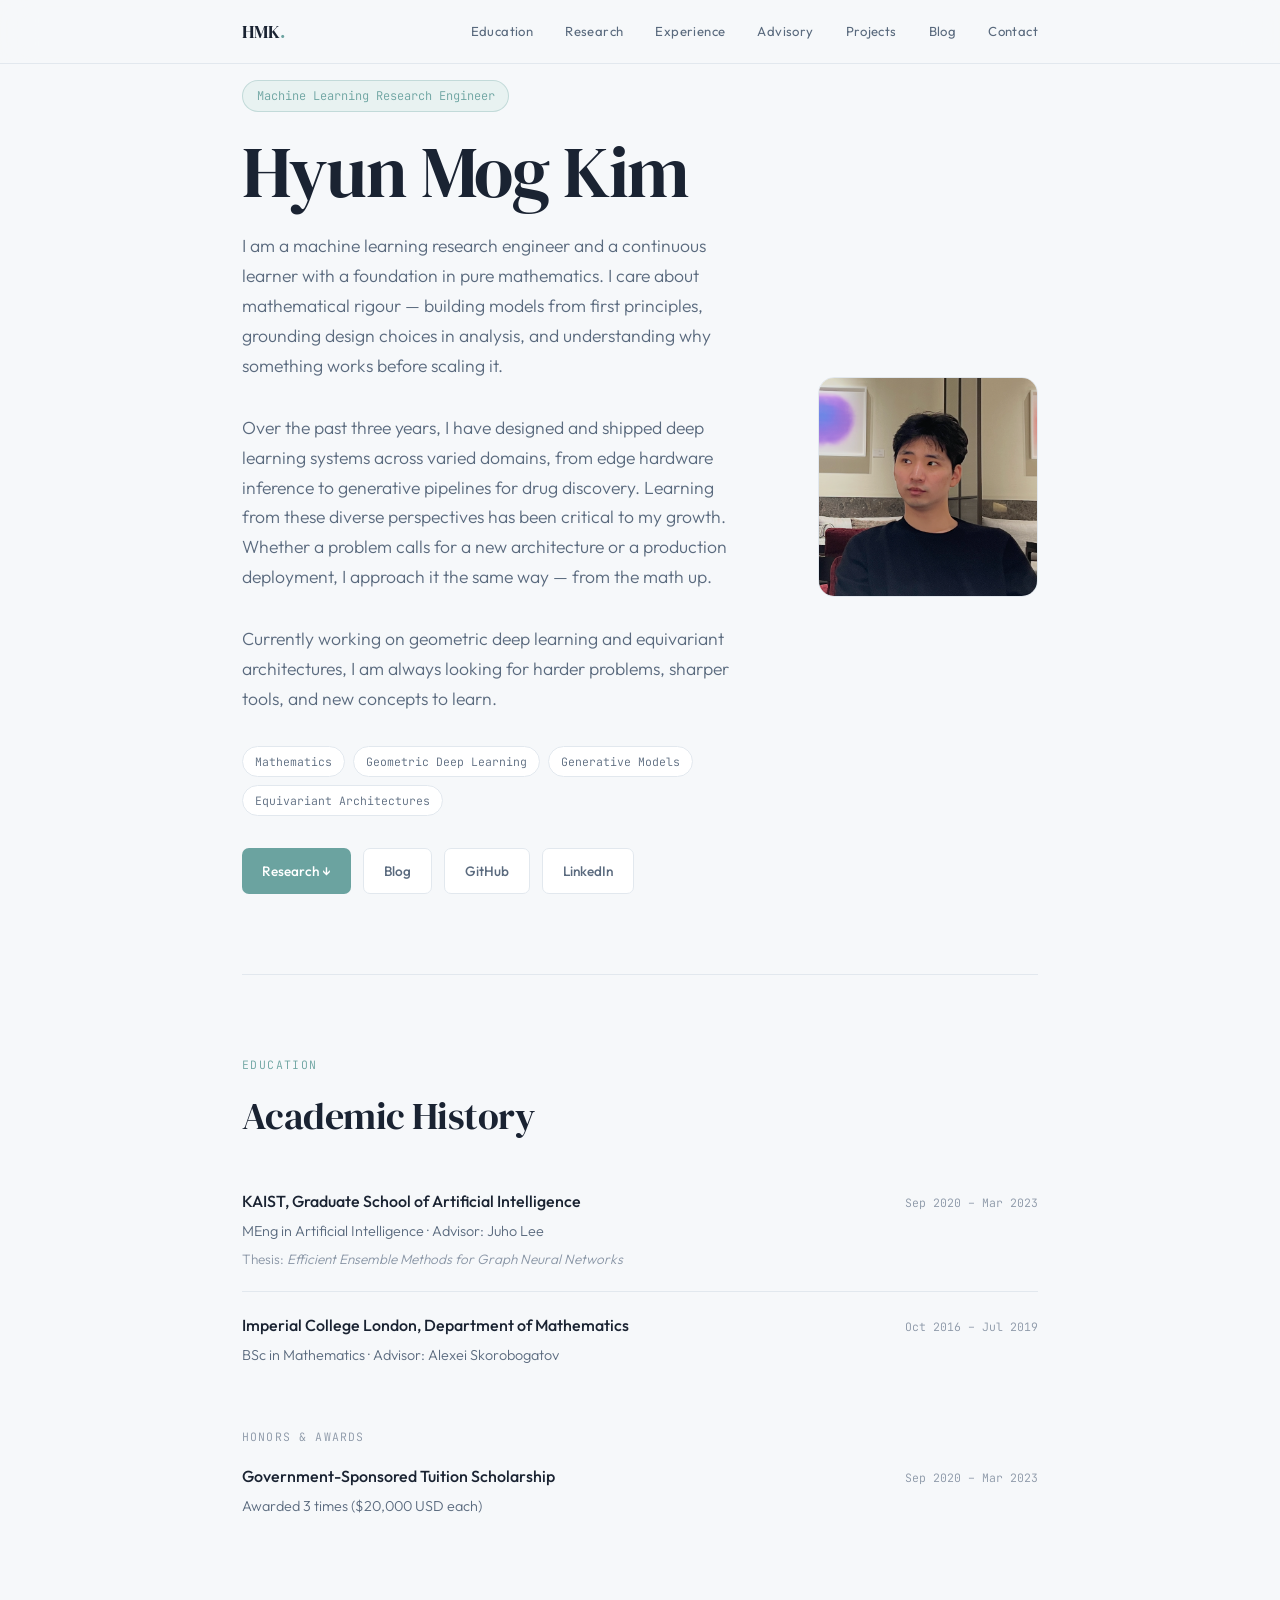
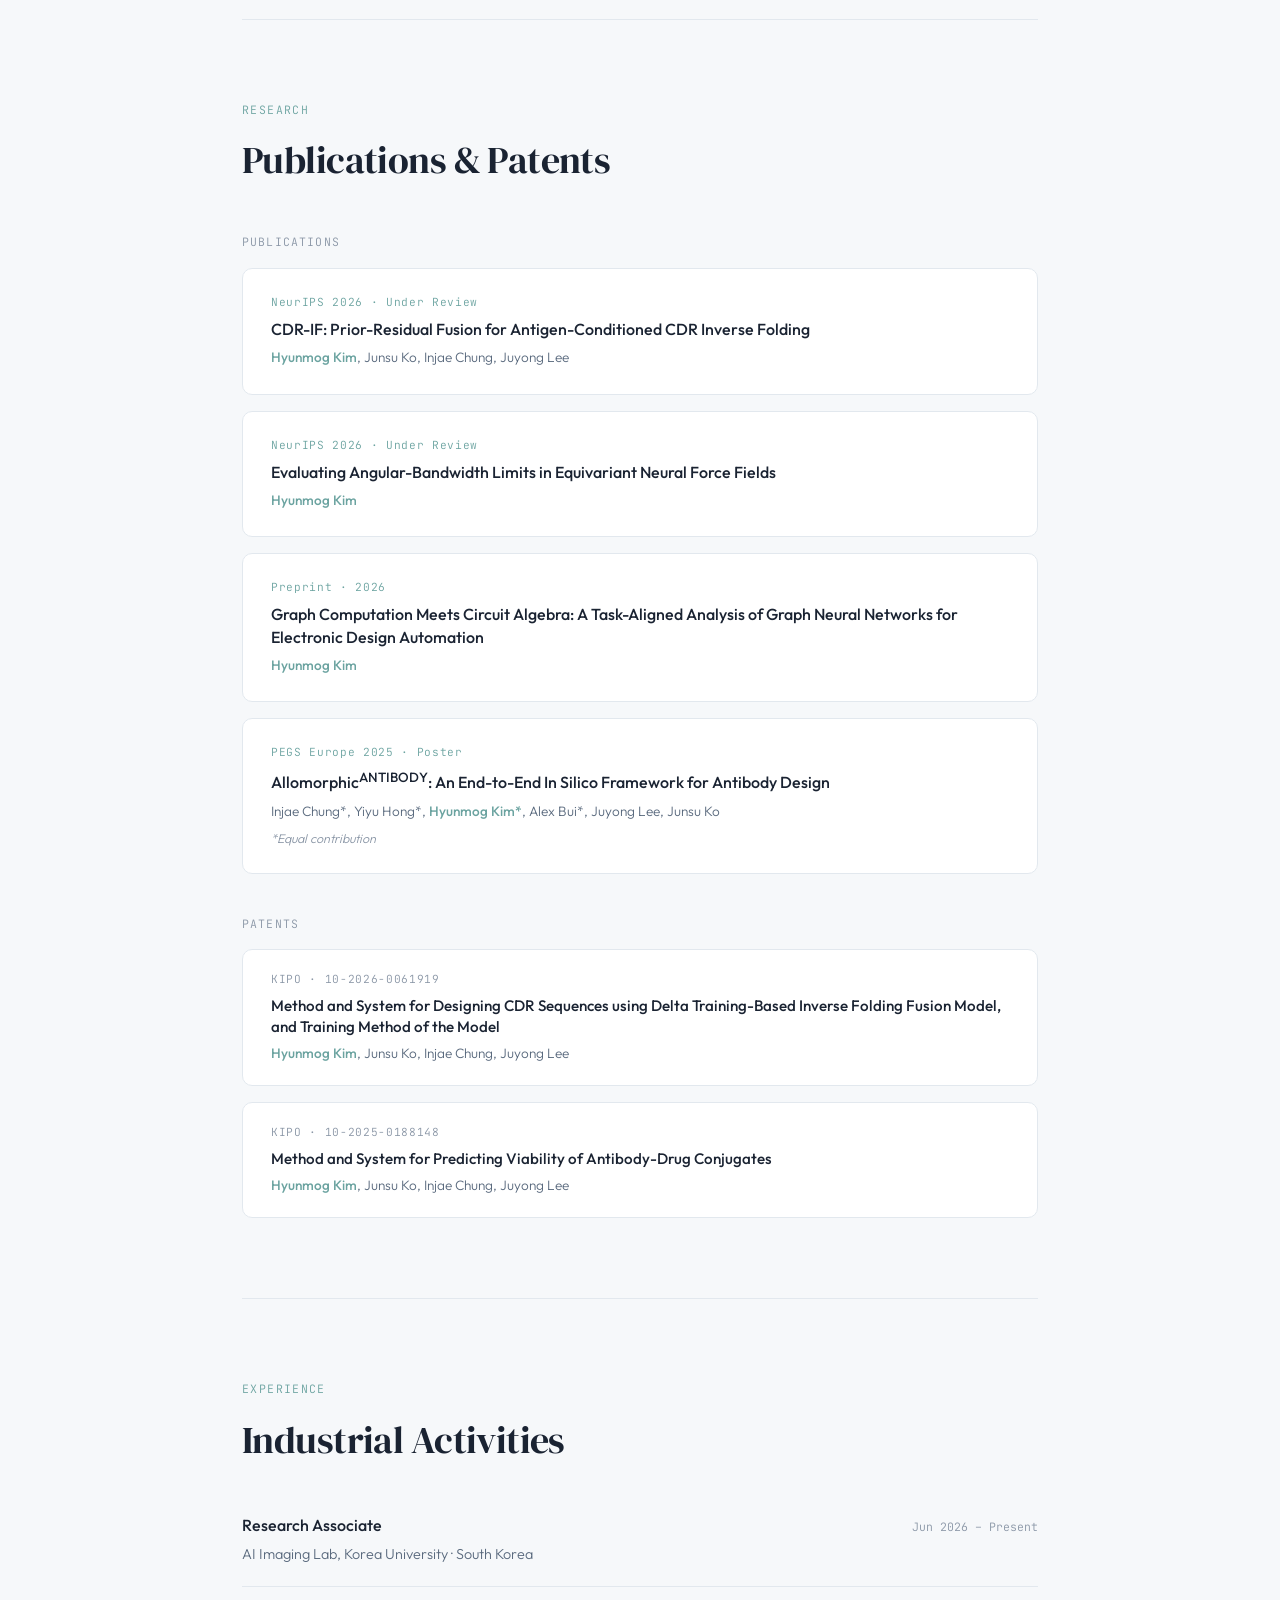
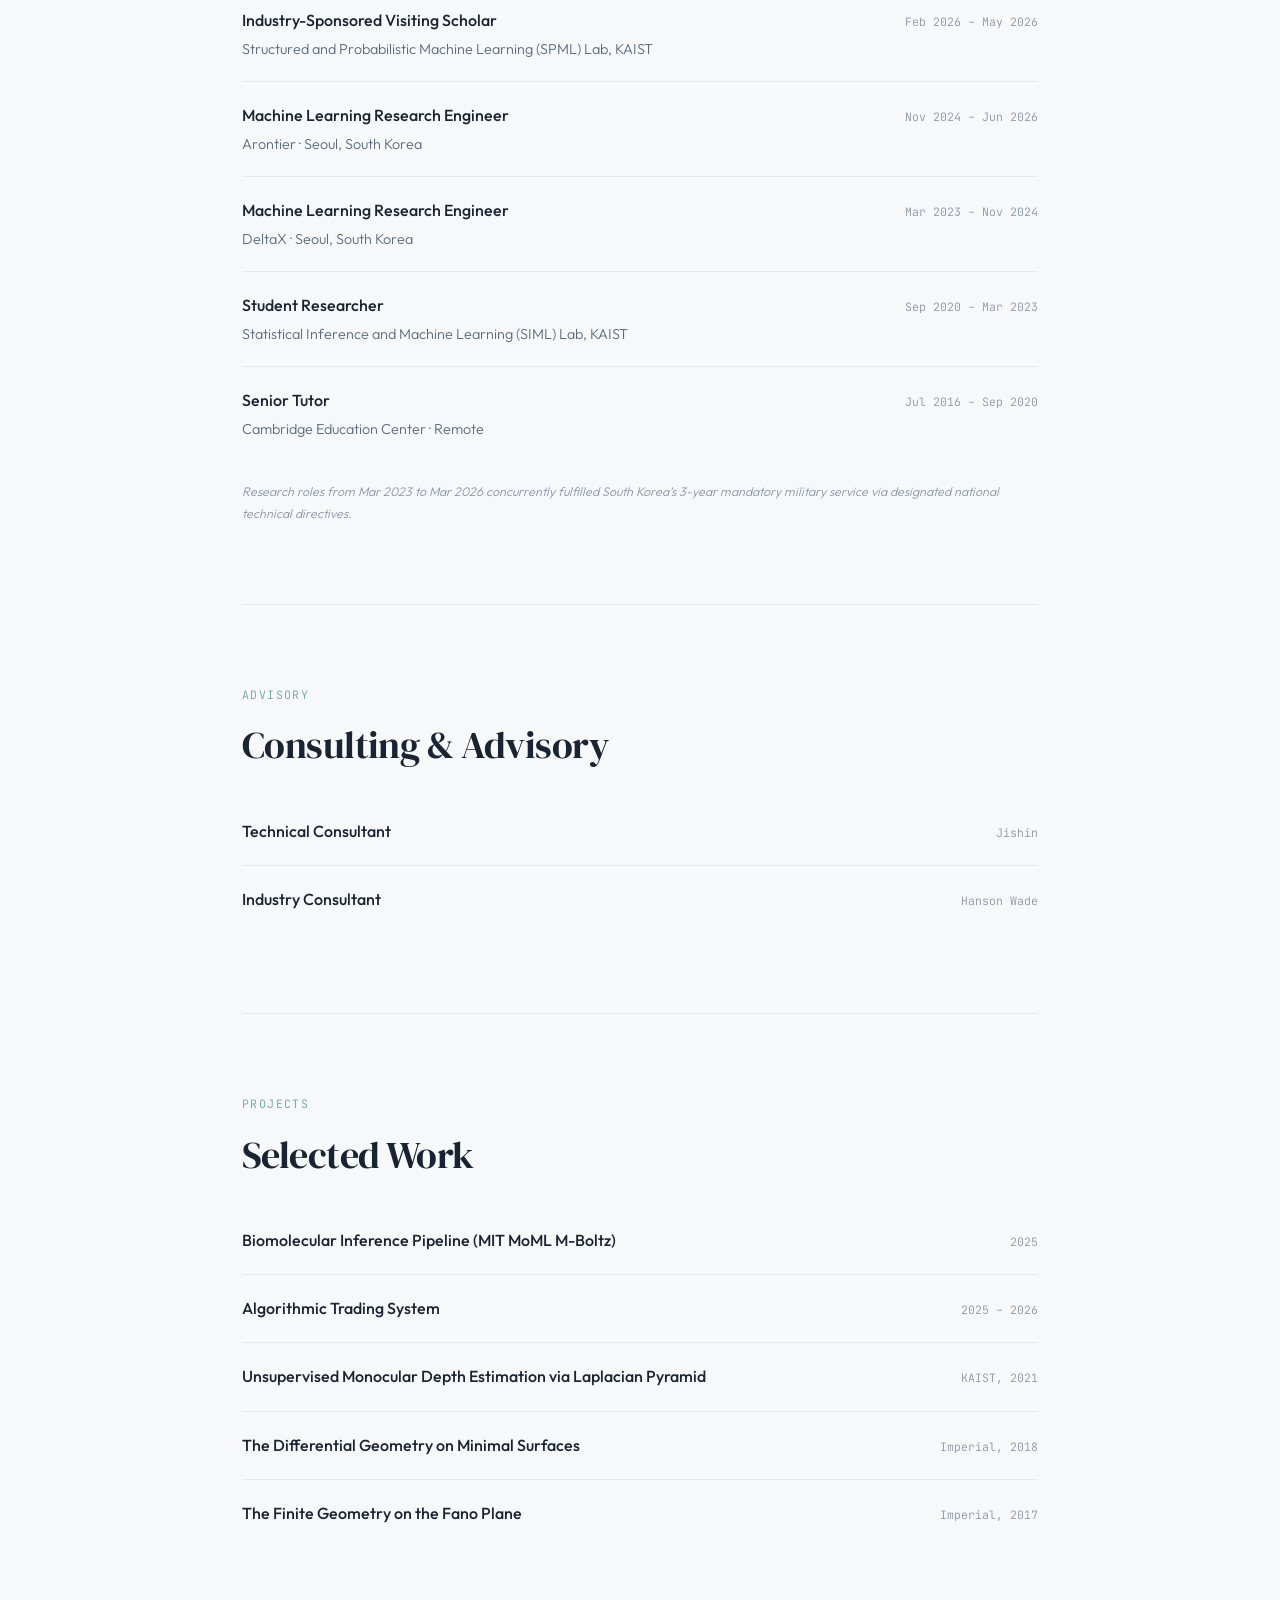
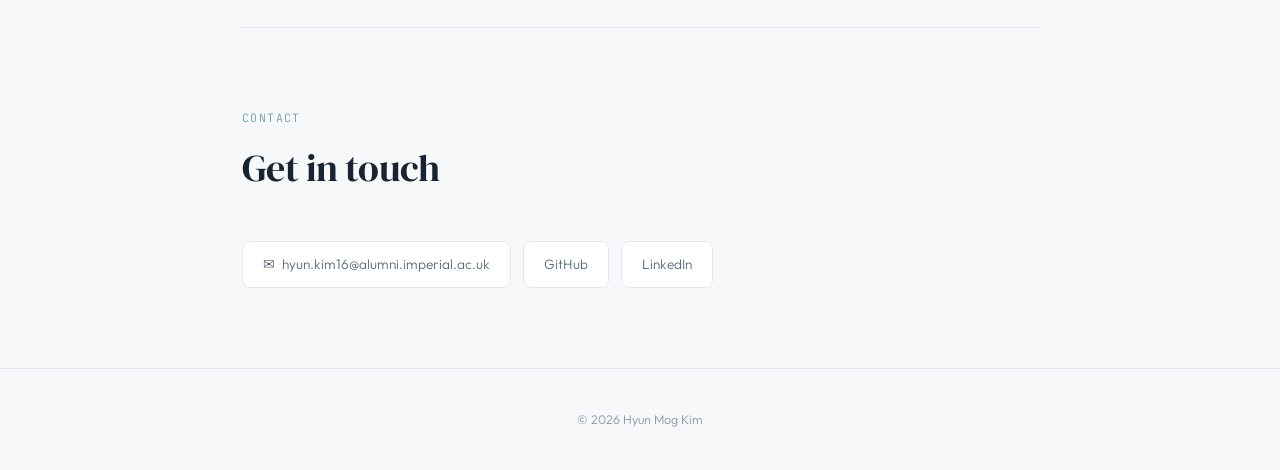
==== commit 663109a4: "Update hero intro copy Co-Authored-By: Claude Opus 4.6 <noreply@anthropic.com>" ====
--- a/index.html
+++ b/index.html
@@ -36,13 +36,13 @@
             <div class="hero-tag">Machine Learning Research Engineer</div>
             <h1>Hyun Mog Kim</h1>
             <p class="hero-sub">
-                I am a machine learning research engineer with a foundation in pure mathematics. I care about mathematical rigour &mdash; building models from first principles, grounding design choices in analysis, and understanding <em>why</em> something works before scaling it.
+                I am a machine learning research engineer and a continuous learner with a foundation in pure mathematics. I care about mathematical rigour &mdash; building models from first principles, grounding design choices in analysis, and understanding why something works before scaling it.
             </p>
             <p class="hero-sub">
-                Over the past three years I have designed and shipped end-to-end deep learning systems across very different domains: real-time inference on edge hardware under tight latency budgets, and large-scale generative pipelines for drug discovery. Whether the problem calls for a new architecture or a production deployment, I approach it the same way &mdash; from the math up.
+                Over the past three years, I have designed and shipped deep learning systems across varied domains, from edge hardware inference to generative pipelines for drug discovery. Learning from these diverse perspectives has been critical to my growth. Whether a problem calls for a new architecture or a production deployment, I approach it the same way &mdash; from the math up.
             </p>
             <p class="hero-sub">
-                Currently I work on geometric deep learning and equivariant architectures. I am always looking for harder problems and sharper tools to solve them.
+                Currently working on geometric deep learning and equivariant architectures, I am always looking for harder problems, sharper tools, and new concepts to learn.
             </p>
             <div class="hero-interests">
                 <span>Mathematics</span>
